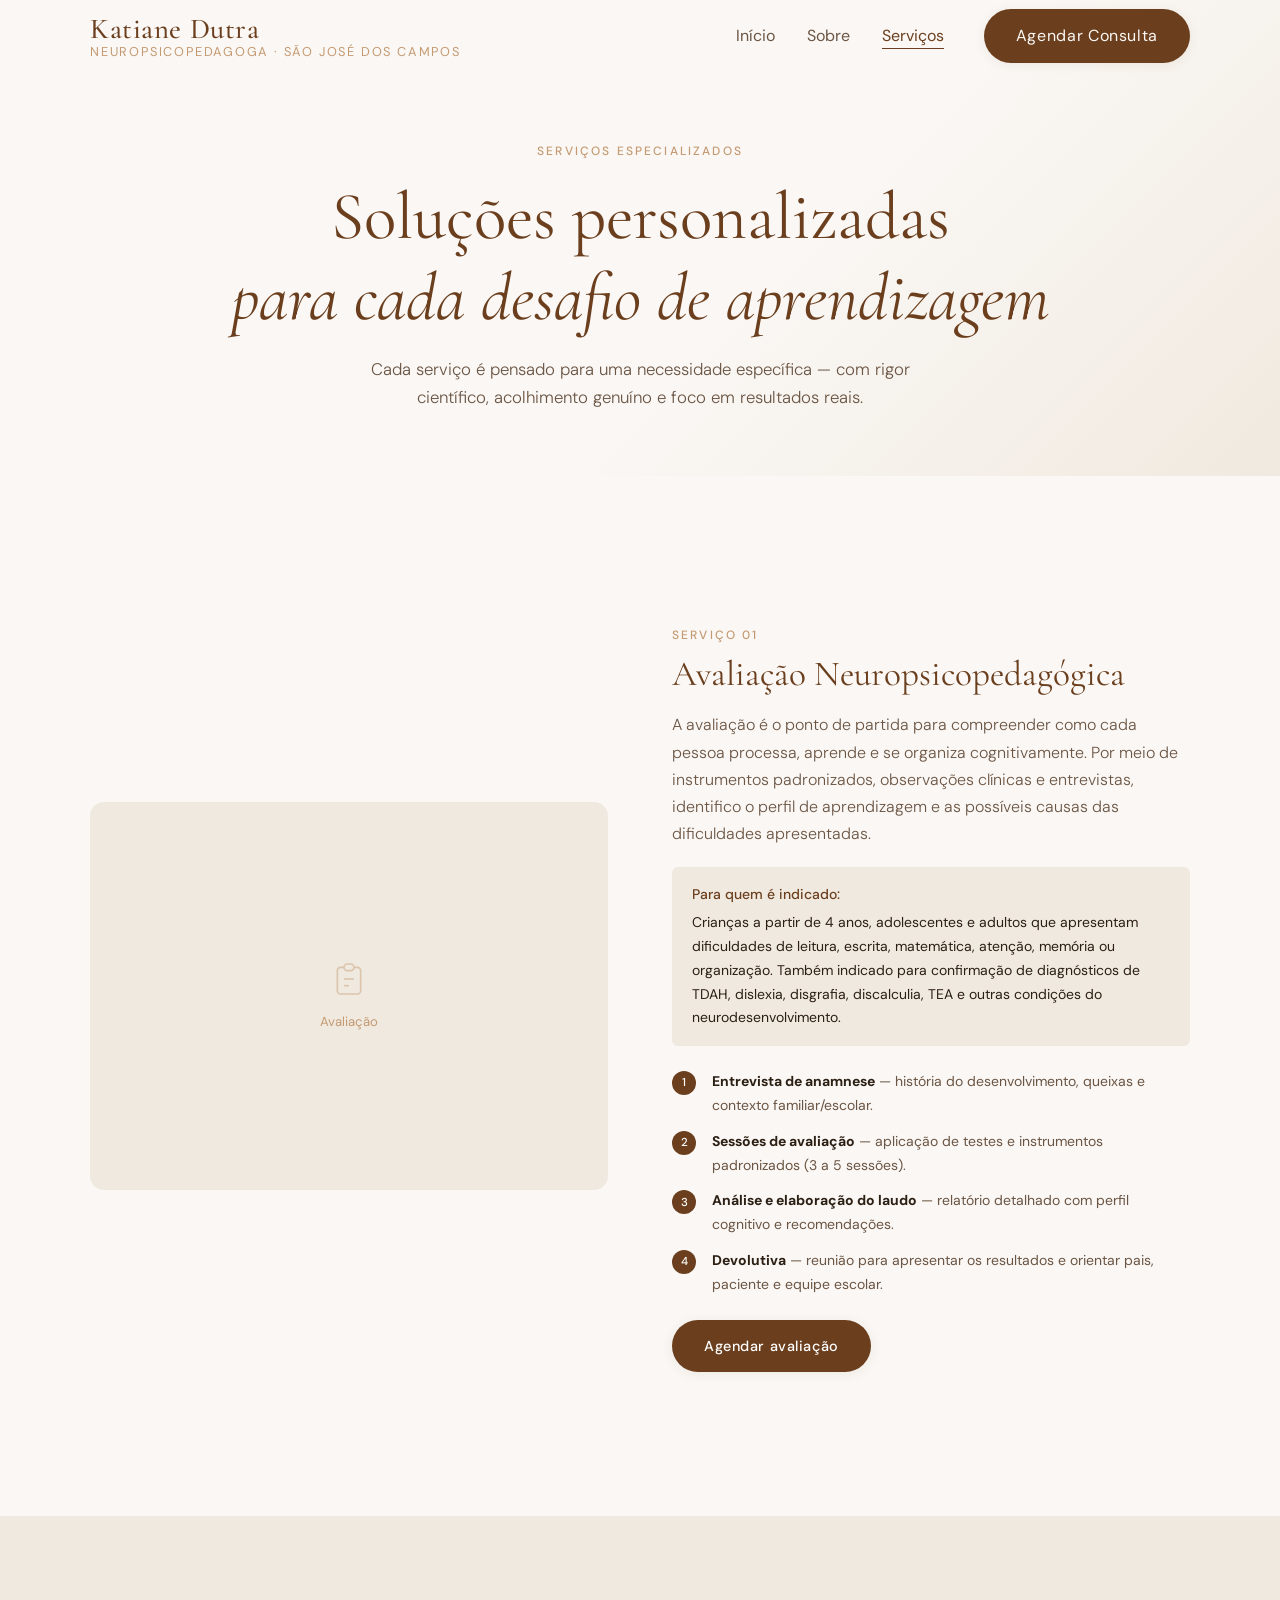
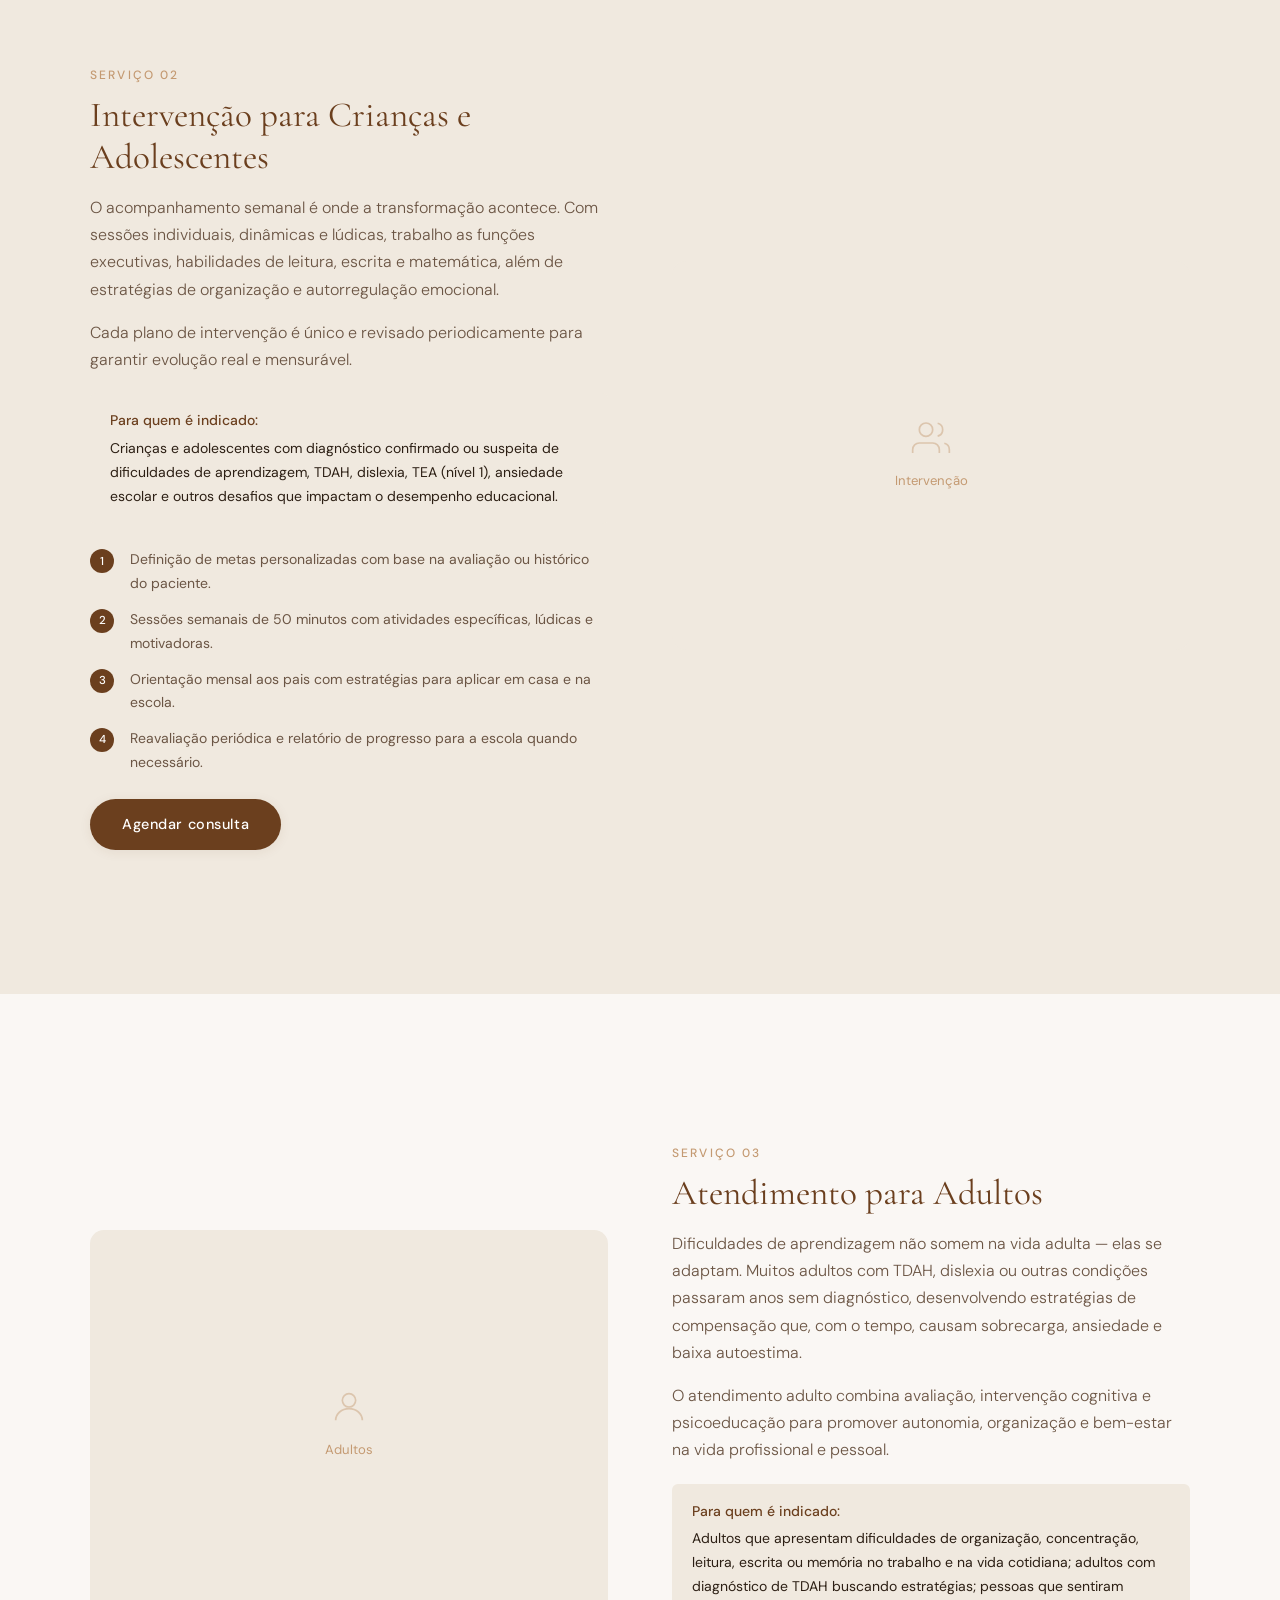
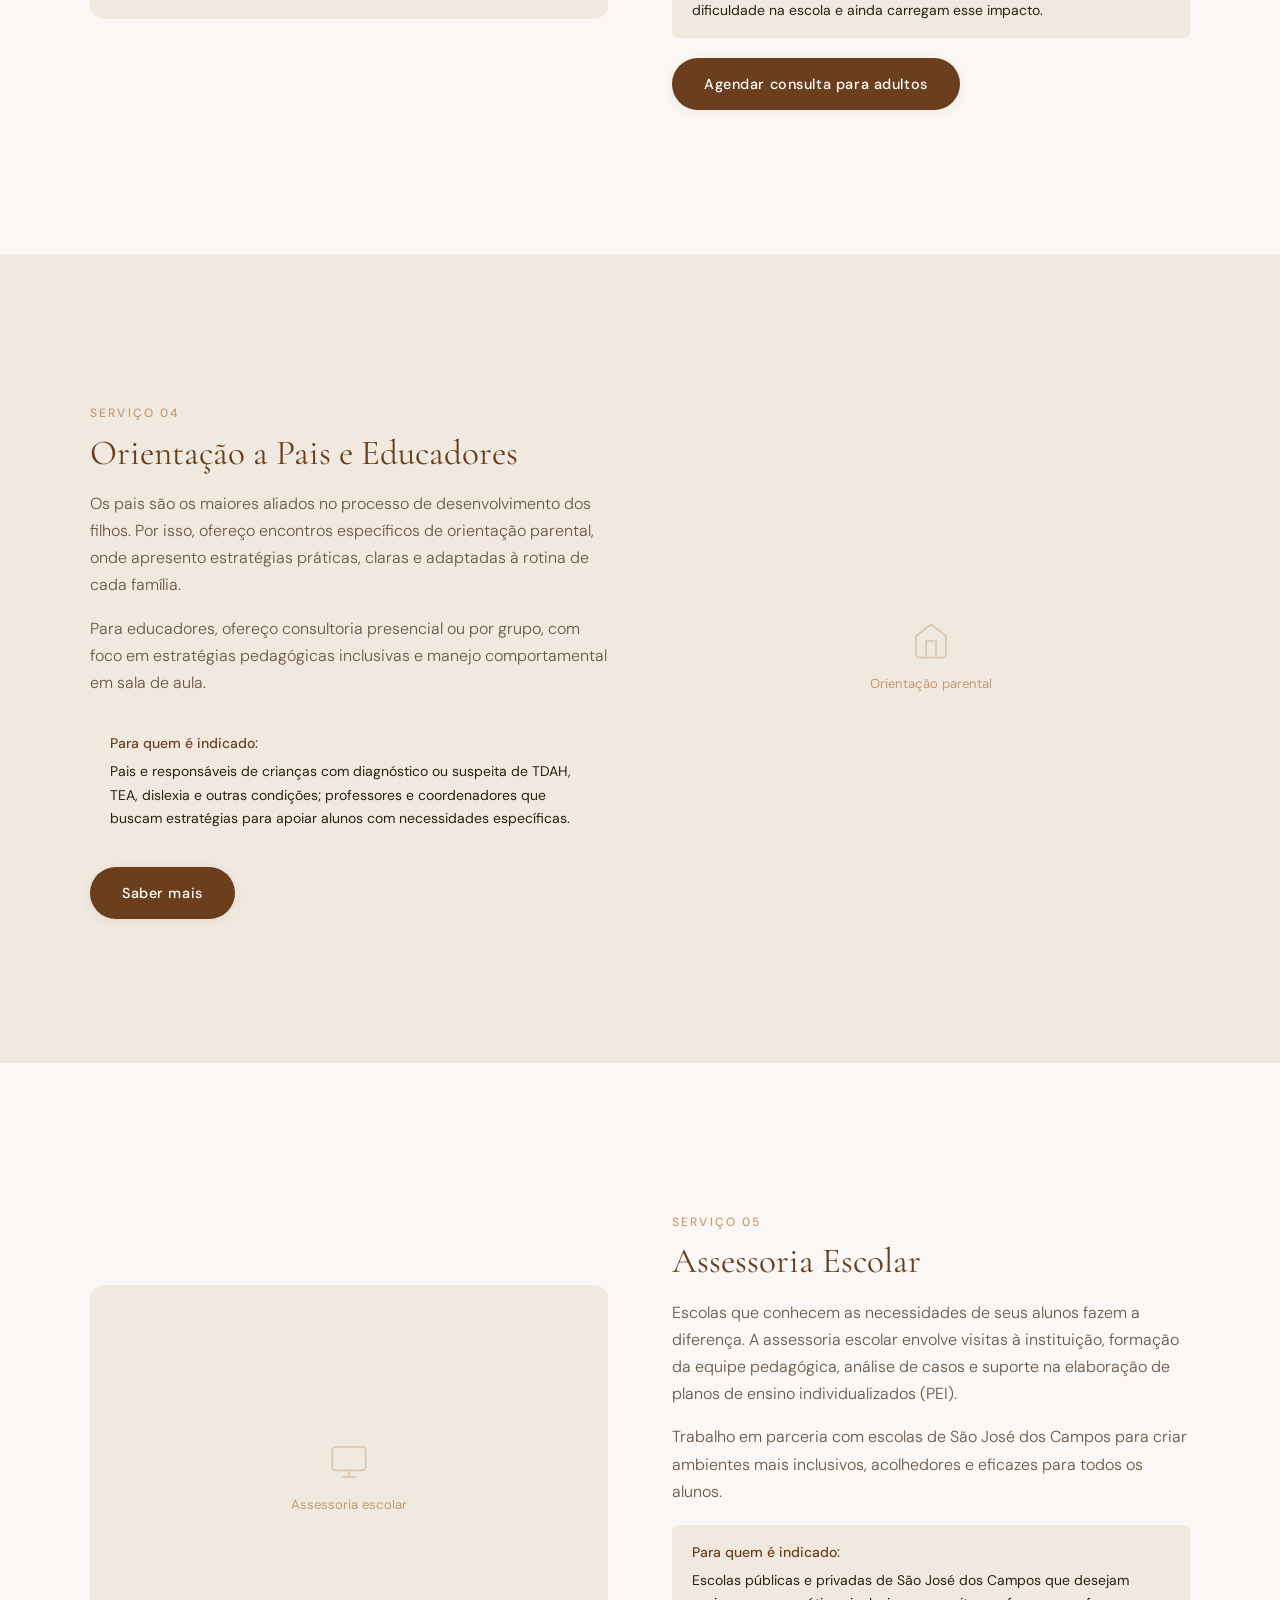
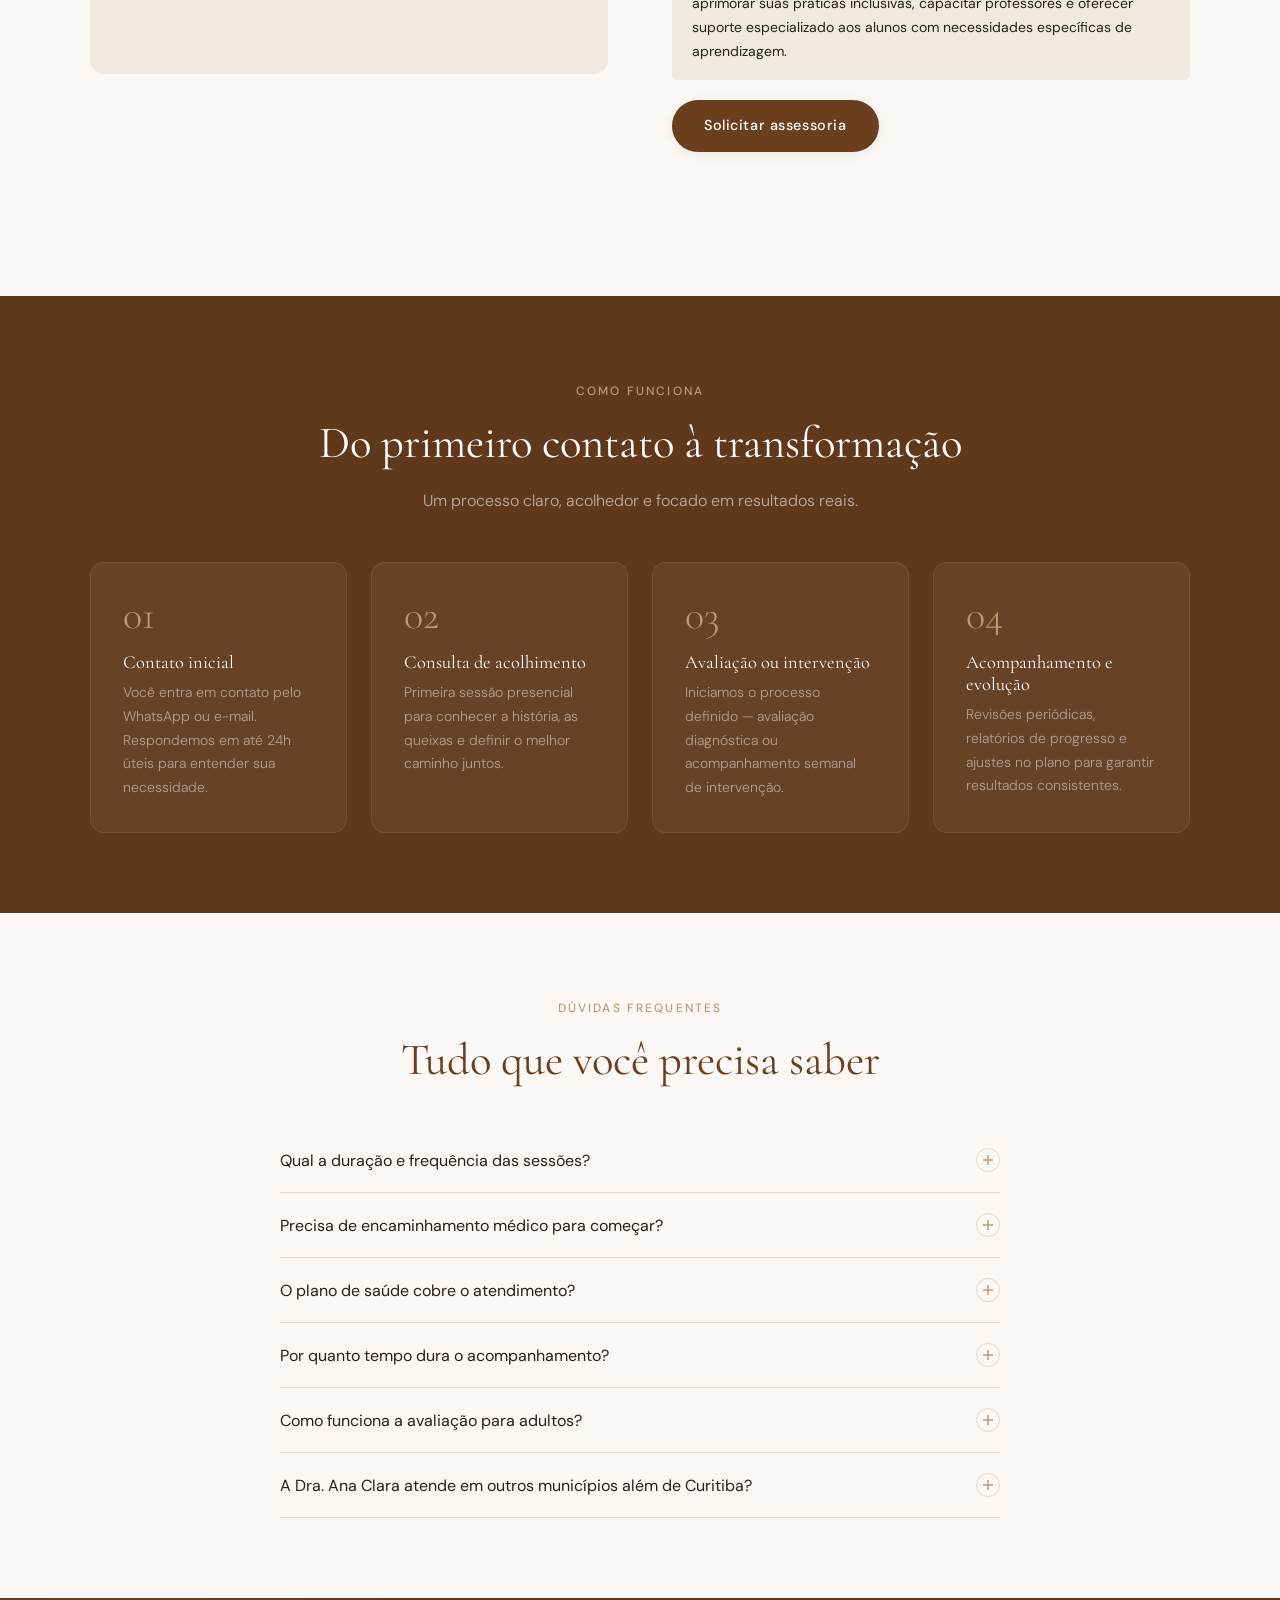
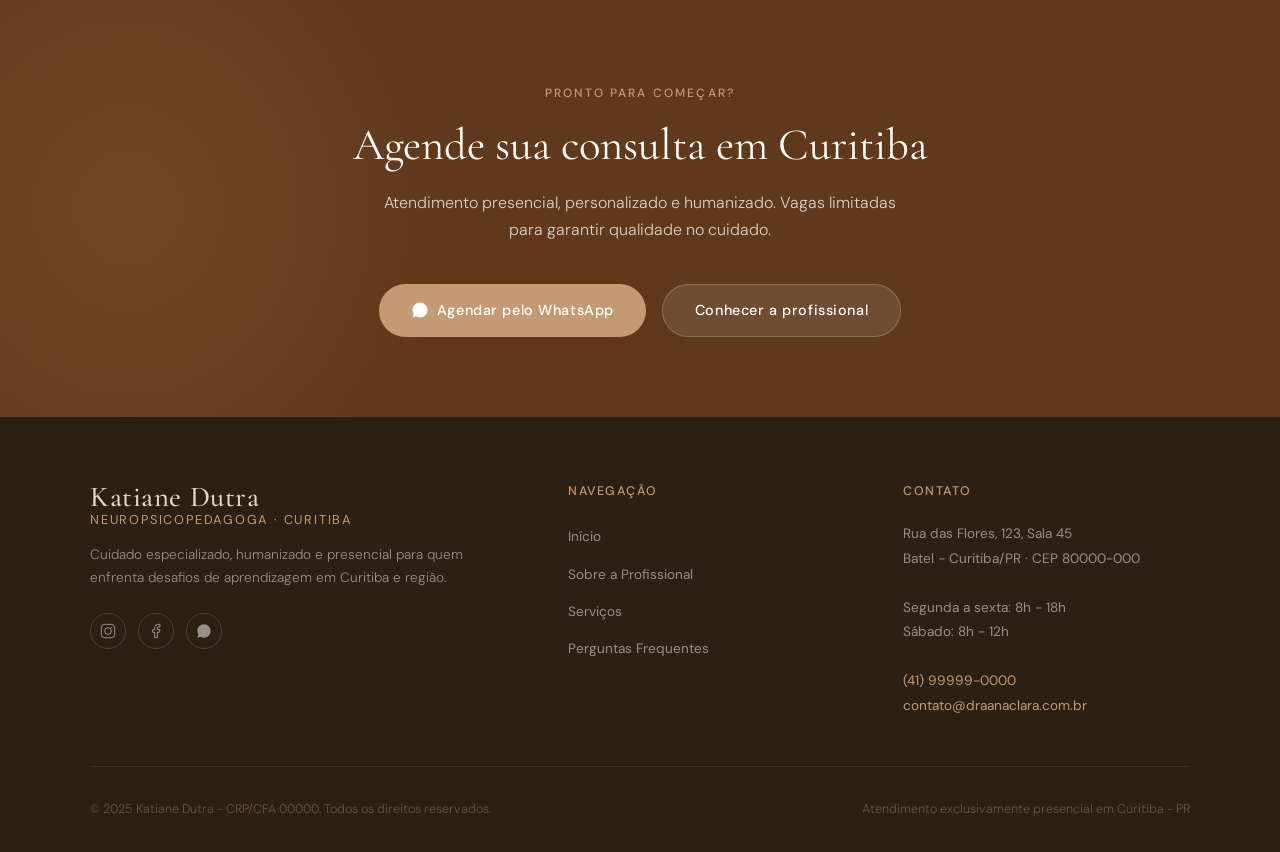
==== servicos.html @ 69adfb3d "Primeiro commit" ====
<!doctype html>
<html lang="pt-BR">
  <head>
    <meta charset="UTF-8" />
    <meta name="viewport" content="width=device-width, initial-scale=1.0" />
    <title>
      Serviços | Katiane Dutra - Neuropsicopedagoga em São José dos Campos
    </title>
    <meta
      name="description"
      content="Conheça os serviços neuropsicopedagógicos oferecidos pela Katiane Dutra em São José dos Campos: avaliação, intervenção para crianças, adolescentes e adultos, orientação a pais e assessoria escolar."
    />
    <meta name="robots" content="index, follow" />
    <link rel="canonical" href="https://www.draanaclara.com.br/servicos.html" />
    <link rel="stylesheet" href="style.css" />
  </head>
  <body>
    <!-- ── HEADER ─────────────────────────────────────────── -->
    <header class="header" role="banner">
      <div class="container">
        <div class="header-inner">
          <a href="index.html" class="logo" aria-label="Ir para página inicial">
            <span class="logo-name">Katiane Dutra</span>
            <span class="logo-title"
              >Neuropsicopedagoga · São José dos Campos</span
            >
          </a>
          <nav aria-label="Navegação principal">
            <button
              class="menu-toggle"
              aria-expanded="false"
              aria-controls="nav-menu"
              aria-label="Abrir menu de navegação"
            >
              <span aria-hidden="true"></span>
              <span aria-hidden="true"></span>
              <span aria-hidden="true"></span>
            </button>
            <ul class="nav-links" id="nav-menu" role="list">
              <li><a href="index.html">Início</a></li>
              <li><a href="sobre.html">Sobre</a></li>
              <li><a href="servicos.html">Serviços</a></li>
              <li>
                <a
                  href="https://wa.me/5541999990000?text=Ol%C3%A1%2C%20gostaria%20de%20agendar%20uma%20consulta"
                  class="btn btn-primary nav-cta"
                  target="_blank"
                  rel="noopener noreferrer"
                >
                  Agendar Consulta
                </a>
              </li>
            </ul>
          </nav>
        </div>
      </div>
    </header>

    <main id="conteudo-principal">
      <!-- Page Hero -->
      <section class="page-hero" aria-labelledby="servicos-titulo-page">
        <div class="container">
          <span class="section-label">Serviços especializados</span>
          <h1 id="servicos-titulo-page">
            Soluções personalizadas<br /><em
              >para cada desafio de aprendizagem</em
            >
          </h1>
          <p>
            Cada serviço é pensado para uma necessidade específica — com rigor
            científico, acolhimento genuíno e foco em resultados reais.
          </p>
        </div>
      </section>

      <!-- Serviço 1: Avaliação -->
      <section class="section" aria-labelledby="avaliacao-titulo">
        <div class="container">
          <div class="servico-detalhe">
            <div class="servico-img reveal">
              <div
                class="img-placeholder"
                role="img"
                aria-label="Avaliação neuropsicopedagógica em São José dos Campos"
              >
                <svg
                  viewBox="0 0 24 24"
                  fill="none"
                  stroke="currentColor"
                  stroke-width="1"
                  aria-hidden="true"
                >
                  <path
                    d="M9 5H7a2 2 0 00-2 2v12a2 2 0 002 2h10a2 2 0 002-2V7a2 2 0 00-2-2h-2"
                  />
                  <rect x="9" y="3" width="6" height="4" rx="2" />
                  <line x1="9" y1="12" x2="15" y2="12" />
                  <line x1="9" y1="16" x2="12" y2="16" />
                </svg>
                <span>Avaliação</span>
              </div>
            </div>

            <div class="servico-content">
              <span class="section-label reveal">Serviço 01</span>
              <h2 id="avaliacao-titulo" class="reveal">
                Avaliação Neuropsicopedagógica
              </h2>
              <p class="reveal">
                A avaliação é o ponto de partida para compreender como cada
                pessoa processa, aprende e se organiza cognitivamente. Por meio
                de instrumentos padronizados, observações clínicas e
                entrevistas, identifico o perfil de aprendizagem e as possíveis
                causas das dificuldades apresentadas.
              </p>

              <div
                class="publico-alvo reveal"
                aria-label="Para quem é indicado"
              >
                <strong>Para quem é indicado:</strong>
                Crianças a partir de 4 anos, adolescentes e adultos que
                apresentam dificuldades de leitura, escrita, matemática,
                atenção, memória ou organização. Também indicado para
                confirmação de diagnósticos de TDAH, dislexia, disgrafia,
                discalculia, TEA e outras condições do neurodesenvolvimento.
              </div>

              <div
                class="process-steps reveal"
                aria-label="Como funciona o processo"
              >
                <div class="process-step">
                  <span class="step-num-badge" aria-hidden="true">1</span>
                  <span
                    ><strong style="color: var(--text)"
                      >Entrevista de anamnese</strong
                    >
                    — história do desenvolvimento, queixas e contexto
                    familiar/escolar.</span
                  >
                </div>
                <div class="process-step">
                  <span class="step-num-badge" aria-hidden="true">2</span>
                  <span
                    ><strong style="color: var(--text)"
                      >Sessões de avaliação</strong
                    >
                    — aplicação de testes e instrumentos padronizados (3 a 5
                    sessões).</span
                  >
                </div>
                <div class="process-step">
                  <span class="step-num-badge" aria-hidden="true">3</span>
                  <span
                    ><strong style="color: var(--text)"
                      >Análise e elaboração do laudo</strong
                    >
                    — relatório detalhado com perfil cognitivo e
                    recomendações.</span
                  >
                </div>
                <div class="process-step">
                  <span class="step-num-badge" aria-hidden="true">4</span>
                  <span
                    ><strong style="color: var(--text)">Devolutiva</strong> —
                    reunião para apresentar os resultados e orientar pais,
                    paciente e equipe escolar.</span
                  >
                </div>
              </div>

              <a
                href="https://wa.me/5541999990000?text=Ol%C3%A1%2C%20tenho%20interesse%20em%20agendar%20uma%20Avalia%C3%A7%C3%A3o%20Neuropsicopedag%C3%B3gica"
                class="btn btn-primary reveal"
                target="_blank"
                rel="noopener noreferrer"
              >
                Agendar avaliação
              </a>
            </div>
          </div>
        </div>
      </section>

      <!-- Serviço 2: Intervenção -->
      <section
        class="section"
        style="background: var(--bg-warm)"
        aria-labelledby="intervencao-titulo"
      >
        <div class="container">
          <div class="servico-detalhe reverse">
            <div class="servico-content">
              <span class="section-label reveal">Serviço 02</span>
              <h2 id="intervencao-titulo" class="reveal">
                Intervenção para Crianças e Adolescentes
              </h2>
              <p class="reveal">
                O acompanhamento semanal é onde a transformação acontece. Com
                sessões individuais, dinâmicas e lúdicas, trabalho as funções
                executivas, habilidades de leitura, escrita e matemática, além
                de estratégias de organização e autorregulação emocional.
              </p>
              <p class="reveal">
                Cada plano de intervenção é único e revisado periodicamente para
                garantir evolução real e mensurável.
              </p>

              <div class="publico-alvo reveal">
                <strong>Para quem é indicado:</strong>
                Crianças e adolescentes com diagnóstico confirmado ou suspeita
                de dificuldades de aprendizagem, TDAH, dislexia, TEA (nível 1),
                ansiedade escolar e outros desafios que impactam o desempenho
                educacional.
              </div>

              <div class="process-steps reveal">
                <div class="process-step">
                  <span class="step-num-badge" aria-hidden="true">1</span>
                  <span
                    >Definição de metas personalizadas com base na avaliação ou
                    histórico do paciente.</span
                  >
                </div>
                <div class="process-step">
                  <span class="step-num-badge" aria-hidden="true">2</span>
                  <span
                    >Sessões semanais de 50 minutos com atividades específicas,
                    lúdicas e motivadoras.</span
                  >
                </div>
                <div class="process-step">
                  <span class="step-num-badge" aria-hidden="true">3</span>
                  <span
                    >Orientação mensal aos pais com estratégias para aplicar em
                    casa e na escola.</span
                  >
                </div>
                <div class="process-step">
                  <span class="step-num-badge" aria-hidden="true">4</span>
                  <span
                    >Reavaliação periódica e relatório de progresso para a
                    escola quando necessário.</span
                  >
                </div>
              </div>

              <a
                href="https://wa.me/5541999990000?text=Ol%C3%A1%2C%20tenho%20interesse%20em%20interven%C3%A7%C3%A3o%20para%20crian%C3%A7as%20e%20adolescentes"
                class="btn btn-primary reveal"
                target="_blank"
                rel="noopener noreferrer"
              >
                Agendar consulta
              </a>
            </div>

            <div class="servico-img reveal">
              <div
                class="img-placeholder"
                role="img"
                aria-label="Sessão de intervenção neuropsicopedagógica com criança"
              >
                <svg
                  viewBox="0 0 24 24"
                  fill="none"
                  stroke="currentColor"
                  stroke-width="1"
                  aria-hidden="true"
                >
                  <path d="M17 21v-2a4 4 0 00-4-4H5a4 4 0 00-4 4v2" />
                  <circle cx="9" cy="7" r="4" />
                  <path d="M23 21v-2a4 4 0 00-3-3.87" />
                  <path d="M16 3.13a4 4 0 010 7.75" />
                </svg>
                <span>Intervenção</span>
              </div>
            </div>
          </div>
        </div>
      </section>

      <!-- Serviço 3: Adultos -->
      <section class="section" aria-labelledby="adultos-titulo">
        <div class="container">
          <div class="servico-detalhe">
            <div class="servico-img reveal">
              <div
                class="img-placeholder"
                role="img"
                aria-label="Atendimento neuropsicopedagógico para adultos em São José dos Campos"
              >
                <svg
                  viewBox="0 0 24 24"
                  fill="none"
                  stroke="currentColor"
                  stroke-width="1"
                  aria-hidden="true"
                >
                  <circle cx="12" cy="8" r="4" />
                  <path d="M4 20c0-4 3.6-7 8-7s8 3 8 7" />
                </svg>
                <span>Adultos</span>
              </div>
            </div>

            <div class="servico-content">
              <span class="section-label reveal">Serviço 03</span>
              <h2 id="adultos-titulo" class="reveal">
                Atendimento para Adultos
              </h2>
              <p class="reveal">
                Dificuldades de aprendizagem não somem na vida adulta — elas se
                adaptam. Muitos adultos com TDAH, dislexia ou outras condições
                passaram anos sem diagnóstico, desenvolvendo estratégias de
                compensação que, com o tempo, causam sobrecarga, ansiedade e
                baixa autoestima.
              </p>
              <p class="reveal">
                O atendimento adulto combina avaliação, intervenção cognitiva e
                psicoeducação para promover autonomia, organização e bem-estar
                na vida profissional e pessoal.
              </p>

              <div class="publico-alvo reveal">
                <strong>Para quem é indicado:</strong>
                Adultos que apresentam dificuldades de organização,
                concentração, leitura, escrita ou memória no trabalho e na vida
                cotidiana; adultos com diagnóstico de TDAH buscando estratégias;
                pessoas que sentiram dificuldade na escola e ainda carregam esse
                impacto.
              </div>

              <a
                href="https://wa.me/5541999990000?text=Ol%C3%A1%2C%20tenho%20interesse%20no%20atendimento%20para%20adultos"
                class="btn btn-primary reveal"
                target="_blank"
                rel="noopener noreferrer"
              >
                Agendar consulta para adultos
              </a>
            </div>
          </div>
        </div>
      </section>

      <!-- Serviço 4: Orientação a Pais -->
      <section
        class="section"
        style="background: var(--bg-warm)"
        aria-labelledby="orientacao-titulo"
      >
        <div class="container">
          <div class="servico-detalhe reverse">
            <div class="servico-content">
              <span class="section-label reveal">Serviço 04</span>
              <h2 id="orientacao-titulo" class="reveal">
                Orientação a Pais e Educadores
              </h2>
              <p class="reveal">
                Os pais são os maiores aliados no processo de desenvolvimento
                dos filhos. Por isso, ofereço encontros específicos de
                orientação parental, onde apresento estratégias práticas, claras
                e adaptadas à rotina de cada família.
              </p>
              <p class="reveal">
                Para educadores, ofereço consultoria presencial ou por grupo,
                com foco em estratégias pedagógicas inclusivas e manejo
                comportamental em sala de aula.
              </p>

              <div class="publico-alvo reveal">
                <strong>Para quem é indicado:</strong>
                Pais e responsáveis de crianças com diagnóstico ou suspeita de
                TDAH, TEA, dislexia e outras condições; professores e
                coordenadores que buscam estratégias para apoiar alunos com
                necessidades específicas.
              </div>

              <a
                href="https://wa.me/5541999990000?text=Ol%C3%A1%2C%20tenho%20interesse%20na%20orienta%C3%A7%C3%A3o%20a%20pais%20e%20educadores"
                class="btn btn-primary reveal"
                target="_blank"
                rel="noopener noreferrer"
              >
                Saber mais
              </a>
            </div>

            <div class="servico-img reveal">
              <div
                class="img-placeholder"
                role="img"
                aria-label="Orientação a pais em São José dos Campos"
              >
                <svg
                  viewBox="0 0 24 24"
                  fill="none"
                  stroke="currentColor"
                  stroke-width="1"
                  aria-hidden="true"
                >
                  <path d="M3 9l9-7 9 7v11a2 2 0 01-2 2H5a2 2 0 01-2-2z" />
                  <polyline points="9,22 9,12 15,12 15,22" />
                </svg>
                <span>Orientação parental</span>
              </div>
            </div>
          </div>
        </div>
      </section>

      <!-- Serviço 5: Assessoria Escolar -->
      <section class="section" aria-labelledby="assessoria-titulo">
        <div class="container">
          <div class="servico-detalhe">
            <div class="servico-img reveal">
              <div
                class="img-placeholder"
                role="img"
                aria-label="Assessoria escolar neuropsicopedagógica em São José dos Campos"
              >
                <svg
                  viewBox="0 0 24 24"
                  fill="none"
                  stroke="currentColor"
                  stroke-width="1"
                  aria-hidden="true"
                >
                  <rect x="2" y="3" width="20" height="14" rx="2" />
                  <line x1="8" y1="21" x2="16" y2="21" />
                  <line x1="12" y1="17" x2="12" y2="21" />
                </svg>
                <span>Assessoria escolar</span>
              </div>
            </div>

            <div class="servico-content">
              <span class="section-label reveal">Serviço 05</span>
              <h2 id="assessoria-titulo" class="reveal">Assessoria Escolar</h2>
              <p class="reveal">
                Escolas que conhecem as necessidades de seus alunos fazem a
                diferença. A assessoria escolar envolve visitas à instituição,
                formação da equipe pedagógica, análise de casos e suporte na
                elaboração de planos de ensino individualizados (PEI).
              </p>
              <p class="reveal">
                Trabalho em parceria com escolas de São José dos Campos para
                criar ambientes mais inclusivos, acolhedores e eficazes para
                todos os alunos.
              </p>

              <div class="publico-alvo reveal">
                <strong>Para quem é indicado:</strong>
                Escolas públicas e privadas de São José dos Campos que desejam
                aprimorar suas práticas inclusivas, capacitar professores e
                oferecer suporte especializado aos alunos com necessidades
                específicas de aprendizagem.
              </div>

              <a
                href="https://wa.me/5541999990000?text=Ol%C3%A1%2C%20tenho%20interesse%20na%20assessoria%20escolar"
                class="btn btn-primary reveal"
                target="_blank"
                rel="noopener noreferrer"
              >
                Solicitar assessoria
              </a>
            </div>
          </div>
        </div>
      </section>

      <!-- Processo geral -->
      <section
        class="section"
        style="background: var(--bg-dark)"
        aria-labelledby="processo-titulo"
      >
        <div class="container">
          <div class="text-center">
            <span class="section-label" style="color: var(--brown-light)"
              >Como funciona</span
            >
            <h2 id="processo-titulo" style="color: var(--white)" class="reveal">
              Do primeiro contato à transformação
            </h2>
            <p
              class="reveal"
              style="
                max-width: 520px;
                margin: 1rem auto 0;
                color: rgba(255, 255, 255, 0.6);
              "
            >
              Um processo claro, acolhedor e focado em resultados reais.
            </p>
          </div>

          <div class="pilares-grid mt-3">
            <div class="pilar-card reveal">
              <div class="pilar-num" aria-hidden="true">01</div>
              <h4>Contato inicial</h4>
              <p>
                Você entra em contato pelo WhatsApp ou e-mail. Respondemos em
                até 24h úteis para entender sua necessidade.
              </p>
            </div>
            <div class="pilar-card reveal">
              <div class="pilar-num" aria-hidden="true">02</div>
              <h4>Consulta de acolhimento</h4>
              <p>
                Primeira sessão presencial para conhecer a história, as queixas
                e definir o melhor caminho juntos.
              </p>
            </div>
            <div class="pilar-card reveal">
              <div class="pilar-num" aria-hidden="true">03</div>
              <h4>Avaliação ou intervenção</h4>
              <p>
                Iniciamos o processo definido — avaliação diagnóstica ou
                acompanhamento semanal de intervenção.
              </p>
            </div>
            <div class="pilar-card reveal">
              <div class="pilar-num" aria-hidden="true">04</div>
              <h4>Acompanhamento e evolução</h4>
              <p>
                Revisões periódicas, relatórios de progresso e ajustes no plano
                para garantir resultados consistentes.
              </p>
            </div>
          </div>
        </div>
      </section>

      <!-- FAQ -->
      <section class="section" id="faq" aria-labelledby="faq-servicos-titulo">
        <div class="container" style="max-width: 720px">
          <div class="text-center">
            <span class="section-label reveal">Dúvidas frequentes</span>
            <h2 id="faq-servicos-titulo" class="reveal">
              Tudo que você precisa saber
            </h2>
          </div>

          <div class="faq-list reveal" role="list">
            <div class="faq-item">
              <button
                class="faq-question"
                aria-expanded="false"
                aria-controls="sfaq-1"
              >
                Qual a duração e frequência das sessões?
                <span class="faq-icon" aria-hidden="true"
                  ><svg
                    width="12"
                    height="12"
                    viewBox="0 0 12 12"
                    fill="none"
                    stroke="currentColor"
                    stroke-width="1.5"
                  >
                    <line x1="6" y1="1" x2="6" y2="11" />
                    <line x1="1" y1="6" x2="11" y2="6" /></svg
                ></span>
              </button>
              <div class="faq-answer" id="sfaq-1" role="region">
                <p>
                  As sessões de intervenção têm duração de 50 minutos e
                  frequência semanal. As sessões de avaliação têm duração de 60
                  a 90 minutos e ocorrem com a frequência necessária para
                  concluir o processo (geralmente 3 a 5 encontros).
                </p>
              </div>
            </div>

            <div class="faq-item">
              <button
                class="faq-question"
                aria-expanded="false"
                aria-controls="sfaq-2"
              >
                Precisa de encaminhamento médico para começar?
                <span class="faq-icon" aria-hidden="true"
                  ><svg
                    width="12"
                    height="12"
                    viewBox="0 0 12 12"
                    fill="none"
                    stroke="currentColor"
                    stroke-width="1.5"
                  >
                    <line x1="6" y1="1" x2="6" y2="11" />
                    <line x1="1" y1="6" x2="11" y2="6" /></svg
                ></span>
              </button>
              <div class="faq-answer" id="sfaq-2" role="region">
                <p>
                  Não. Você pode entrar em contato diretamente, sem necessidade
                  de encaminhamento. A neuropsicopedagogia é uma área de atuação
                  autônoma, que complementa — mas não exige — o trabalho médico.
                  Quando necessário, indico e me articulo com outros
                  profissionais.
                </p>
              </div>
            </div>

            <div class="faq-item">
              <button
                class="faq-question"
                aria-expanded="false"
                aria-controls="sfaq-3"
              >
                O plano de saúde cobre o atendimento?
                <span class="faq-icon" aria-hidden="true"
                  ><svg
                    width="12"
                    height="12"
                    viewBox="0 0 12 12"
                    fill="none"
                    stroke="currentColor"
                    stroke-width="1.5"
                  >
                    <line x1="6" y1="1" x2="6" y2="11" />
                    <line x1="1" y1="6" x2="11" y2="6" /></svg
                ></span>
              </button>
              <div class="faq-answer" id="sfaq-3" role="region">
                <p>
                  O atendimento neuropsicopedagógico ainda não é coberto pela
                  maioria dos planos de saúde no Brasil. O pagamento é
                  particular. Ofereço recibo que pode ser usado para reembolso
                  se seu plano contemplar esta possibilidade. Consulte sua
                  operadora.
                </p>
              </div>
            </div>

            <div class="faq-item">
              <button
                class="faq-question"
                aria-expanded="false"
                aria-controls="sfaq-4"
              >
                Por quanto tempo dura o acompanhamento?
                <span class="faq-icon" aria-hidden="true"
                  ><svg
                    width="12"
                    height="12"
                    viewBox="0 0 12 12"
                    fill="none"
                    stroke="currentColor"
                    stroke-width="1.5"
                  >
                    <line x1="6" y1="1" x2="6" y2="11" />
                    <line x1="1" y1="6" x2="11" y2="6" /></svg
                ></span>
              </button>
              <div class="faq-answer" id="sfaq-4" role="region">
                <p>
                  Depende das necessidades de cada paciente. Em geral, um
                  processo de intervenção dura entre 6 meses e 2 anos. Fazemos
                  reavaliações periódicas e você decide, junto comigo, quando os
                  objetivos foram alcançados e quando é o momento de encerrar ou
                  pausar.
                </p>
              </div>
            </div>

            <div class="faq-item">
              <button
                class="faq-question"
                aria-expanded="false"
                aria-controls="sfaq-5"
              >
                Como funciona a avaliação para adultos?
                <span class="faq-icon" aria-hidden="true"
                  ><svg
                    width="12"
                    height="12"
                    viewBox="0 0 12 12"
                    fill="none"
                    stroke="currentColor"
                    stroke-width="1.5"
                  >
                    <line x1="6" y1="1" x2="6" y2="11" />
                    <line x1="1" y1="6" x2="11" y2="6" /></svg
                ></span>
              </button>
              <div class="faq-answer" id="sfaq-5" role="region">
                <p>
                  A avaliação para adultos segue o mesmo rigor, com instrumentos
                  adaptados para a faixa etária. Além dos testes cognitivos,
                  incluímos uma entrevista aprofundada sobre história escolar,
                  profissional e pessoal, além de questionários de autorrelato.
                  O laudo gerado é válido para fins clínicos e, quando
                  necessário, para suporte em ambientes de trabalho e educação
                  superior.
                </p>
              </div>
            </div>

            <div class="faq-item">
              <button
                class="faq-question"
                aria-expanded="false"
                aria-controls="sfaq-6"
              >
                A Dra. Ana Clara atende em outros municípios além de Curitiba?
                <span class="faq-icon" aria-hidden="true"
                  ><svg
                    width="12"
                    height="12"
                    viewBox="0 0 12 12"
                    fill="none"
                    stroke="currentColor"
                    stroke-width="1.5"
                  >
                    <line x1="6" y1="1" x2="6" y2="11" />
                    <line x1="1" y1="6" x2="11" y2="6" /></svg
                ></span>
              </button>
              <div class="faq-answer" id="sfaq-6" role="region">
                <p>
                  O atendimento é exclusivamente presencial em Curitiba.
                  Famílias de municípios próximos como São José dos Pinhais,
                  Pinhais, Colombo e Araucária podem ser atendidas sem
                  problemas, desde que se desloquem ao consultório. Não
                  realizamos atendimentos remotos.
                </p>
              </div>
            </div>
          </div>
        </div>
      </section>

      <!-- CTA final -->
      <section class="cta-banner" aria-labelledby="cta-servicos-titulo">
        <div class="container" style="position: relative; z-index: 1">
          <span class="section-label">Pronto para começar?</span>
          <h2 id="cta-servicos-titulo">Agende sua consulta em Curitiba</h2>
          <p>
            Atendimento presencial, personalizado e humanizado. Vagas limitadas
            para garantir qualidade no cuidado.
          </p>
          <div class="btn-actions">
            <a
              href="https://wa.me/5541999990000?text=Ol%C3%A1%2C%20gostaria%20de%20agendar%20uma%20consulta"
              class="btn btn-primary"
              target="_blank"
              rel="noopener noreferrer"
              style="background: var(--brown-light)"
            >
              <svg
                viewBox="0 0 24 24"
                fill="currentColor"
                aria-hidden="true"
                style="width: 18px; height: 18px"
              >
                <path
                  d="M17.472 14.382c-.297-.149-1.758-.867-2.03-.967-.273-.099-.471-.148-.67.15-.197.297-.767.966-.94 1.164-.173.199-.347.223-.644.075-.297-.15-1.255-.463-2.39-1.475-.883-.788-1.48-1.761-1.653-2.059-.173-.297-.018-.458.13-.606.134-.133.298-.347.446-.52.149-.174.198-.298.298-.497.099-.198.05-.371-.025-.52-.075-.149-.669-1.612-.916-2.207-.242-.579-.487-.5-.669-.51-.173-.008-.371-.01-.57-.01-.198 0-.52.074-.792.372-.272.297-1.04 1.016-1.04 2.479 0 1.462 1.065 2.875 1.213 3.074.149.198 2.096 3.2 5.077 4.487.709.306 1.262.489 1.694.625.712.227 1.36.195 1.871.118.571-.085 1.758-.719 2.006-1.413.248-.694.248-1.289.173-1.413-.074-.124-.272-.198-.57-.347zM11.999 2C6.477 2 2 6.477 2 12c0 1.989.574 3.842 1.566 5.408L2 22l4.715-1.538A9.952 9.952 0 0012 22c5.523 0 10-4.477 10-10S17.523 2 11.999 2z"
                />
              </svg>
              Agendar pelo WhatsApp
            </a>
            <a
              href="sobre.html"
              class="btn"
              style="
                background: rgba(255, 255, 255, 0.1);
                color: var(--white);
                border: 1px solid rgba(255, 255, 255, 0.2);
              "
            >
              Conhecer a profissional
            </a>
          </div>
        </div>
      </section>
    </main>

    <!-- ── FOOTER ──────────────────────────────────────────── -->
    <footer class="footer" role="contentinfo">
      <div class="container">
        <div class="footer-grid">
          <div class="footer-brand">
            <a href="index.html" class="logo" aria-label="Página inicial">
              <span class="logo-name">Katiane Dutra</span>
              <span class="logo-title">Neuropsicopedagoga · Curitiba</span>
            </a>
            <p>
              Cuidado especializado, humanizado e presencial para quem enfrenta
              desafios de aprendizagem em Curitiba e região.
            </p>
            <div class="footer-social" aria-label="Redes sociais">
              <a href="#" aria-label="Instagram"
                ><svg
                  viewBox="0 0 24 24"
                  fill="none"
                  stroke="currentColor"
                  stroke-width="1.5"
                  aria-hidden="true"
                >
                  <rect x="2" y="2" width="20" height="20" rx="5" />
                  <circle cx="12" cy="12" r="5" />
                  <circle
                    cx="17.5"
                    cy="6.5"
                    r="1"
                    fill="currentColor"
                    stroke="none"
                  /></svg
              ></a>
              <a href="#" aria-label="Facebook"
                ><svg
                  viewBox="0 0 24 24"
                  fill="none"
                  stroke="currentColor"
                  stroke-width="1.5"
                  aria-hidden="true"
                >
                  <path
                    d="M18 2h-3a5 5 0 00-5 5v3H7v4h3v8h4v-8h3l1-4h-4V7a1 1 0 011-1h3z"
                  /></svg
              ></a>
              <a
                href="https://wa.me/5541999990000"
                aria-label="WhatsApp"
                target="_blank"
                rel="noopener noreferrer"
                ><svg
                  viewBox="0 0 24 24"
                  fill="currentColor"
                  aria-hidden="true"
                >
                  <path
                    d="M17.472 14.382c-.297-.149-1.758-.867-2.03-.967-.273-.099-.471-.148-.67.15-.197.297-.767.966-.94 1.164-.173.199-.347.223-.644.075-.297-.15-1.255-.463-2.39-1.475-.883-.788-1.48-1.761-1.653-2.059-.173-.297-.018-.458.13-.606.134-.133.298-.347.446-.52.149-.174.198-.298.298-.497.099-.198.05-.371-.025-.52-.075-.149-.669-1.612-.916-2.207-.242-.579-.487-.5-.669-.51-.173-.008-.371-.01-.57-.01-.198 0-.52.074-.792.372-.272.297-1.04 1.016-1.04 2.479 0 1.462 1.065 2.875 1.213 3.074.149.198 2.096 3.2 5.077 4.487.709.306 1.262.489 1.694.625.712.227 1.36.195 1.871.118.571-.085 1.758-.719 2.006-1.413.248-.694.248-1.289.173-1.413-.074-.124-.272-.198-.57-.347zM11.999 2C6.477 2 2 6.477 2 12c0 1.989.574 3.842 1.566 5.408L2 22l4.715-1.538A9.952 9.952 0 0012 22c5.523 0 10-4.477 10-10S17.523 2 11.999 2z"
                  /></svg
              ></a>
            </div>
          </div>
          <div class="footer-col">
            <h5>Navegação</h5>
            <ul role="list">
              <li><a href="index.html">Início</a></li>
              <li><a href="sobre.html">Sobre a Profissional</a></li>
              <li><a href="servicos.html">Serviços</a></li>
              <li><a href="servicos.html#faq">Perguntas Frequentes</a></li>
            </ul>
          </div>
          <div class="footer-col">
            <h5>Contato</h5>
            <address>
              Rua das Flores, 123, Sala 45<br />
              Batel - Curitiba/PR · CEP 80000-000<br /><br />
              Segunda a sexta: 8h - 18h<br />
              Sábado: 8h - 12h<br /><br />
              <a href="tel:+5541999990000" style="color: var(--brown-light)"
                >(41) 99999-0000</a
              ><br />
              <a
                href="mailto:contato@draanaclara.com.br"
                style="color: var(--brown-light)"
                >contato@draanaclara.com.br</a
              >
            </address>
          </div>
        </div>
        <div class="footer-bottom">
          <p>
            © 2025 Katiane Dutra - CRP/CFA 00000. Todos os direitos reservados.
          </p>
          <p>Atendimento exclusivamente presencial em Curitiba - PR</p>
        </div>
      </div>
    </footer>

    <script src="script.js"></script>
  </body>
</html>
---- style.css ----
/* ============================================================
   NEUROPSICOPEDAGOGA — Design System
   Paleta: bege claro, bege quente, marrom, crème
   Tipografia: Cormorant Garamond (display) + DM Sans (corpo)
   ============================================================ */

@import url("https://fonts.googleapis.com/css2?family=Cormorant+Garamond:ital,wght@0,300;0,400;0,500;0,600;1,300;1,400&family=DM+Sans:wght@300;400;500;600&display=swap");

/* ── Tokens ─────────────────────────────────────────────── */
:root {
  --bg: #faf7f4;
  --bg-warm: #f0e9df;
  --bg-dark: #60381b;
  --brown: #6b3f1e;
  --brown-mid: #9a5e35;
  --brown-light: #c49a72;
  --cream: #e8d9c5;
  --text: #2c1f14;
  --text-mid: #6b5544;
  --text-light: #a08070;
  --white: #ffffff;

  --font-display: "Cormorant Garamond", Georgia, serif;
  --font-body: "DM Sans", sans-serif;

  --radius-sm: 6px;
  --radius-md: 14px;
  --radius-lg: 28px;
  --radius-full: 999px;

  --shadow-sm: 0 2px 12px rgba(107, 63, 30, 0.08);
  --shadow-md: 0 8px 32px rgba(107, 63, 30, 0.13);
  --shadow-lg: 0 20px 60px rgba(107, 63, 30, 0.16);

  --trans: all 0.3s cubic-bezier(0.4, 0, 0.2, 1);
  --header-h: 72px;
}

/* ── Reset ───────────────────────────────────────────────── */
*,
*::before,
*::after {
  box-sizing: border-box;
  margin: 0;
  padding: 0;
}
html {
  scroll-behavior: smooth;
  font-size: 16px;
}
body {
  font-family: var(--font-body);
  background: var(--bg);
  color: var(--text);
  line-height: 1.7;
  overflow-x: hidden;
  -webkit-font-smoothing: antialiased;
}
img {
  max-width: 100%;
  display: block;
}
a {
  color: inherit;
  text-decoration: none;
}
ul {
  list-style: none;
}
button {
  font-family: var(--font-body);
  cursor: pointer;
  border: none;
  background: none;
}

/* Reduced motion */
@media (prefers-reduced-motion: reduce) {
  *,
  *::before,
  *::after {
    animation-duration: 0.01ms !important;
    transition-duration: 0.01ms !important;
  }
}

/* ── Acessibilidade ──────────────────────────────────────── */
.sr-only {
  position: absolute;
  width: 1px;
  height: 1px;
  padding: 0;
  margin: -1px;
  overflow: hidden;
  clip: rect(0, 0, 0, 0);
  white-space: nowrap;
  border: 0;
}
:focus-visible {
  outline: 2px solid var(--brown);
  outline-offset: 3px;
  border-radius: var(--radius-sm);
}
*:focus:not(:focus-visible) {
  outline: none;
}

/* ── Tipografia ──────────────────────────────────────────── */
h1,
h2,
h3,
h4 {
  font-family: var(--font-display);
  font-weight: 400;
  line-height: 1.2;
  color: var(--brown);
}
h1 {
  font-size: clamp(2.4rem, 6vw, 4.2rem);
}
h2 {
  font-size: clamp(1.8rem, 4vw, 2.8rem);
}
h3 {
  font-size: clamp(1.2rem, 2.5vw, 1.6rem);
}
h4 {
  font-size: 1.15rem;
}

p {
  color: var(--text-mid);
  font-weight: 300;
}

.section-label {
  display: inline-block;
  font-family: var(--font-body);
  font-size: 0.75rem;
  font-weight: 500;
  letter-spacing: 0.18em;
  text-transform: uppercase;
  color: var(--brown-light);
  margin-bottom: 1rem;
}

/* ── Botões ──────────────────────────────────────────────── */
.btn {
  display: inline-flex;
  align-items: center;
  gap: 0.5rem;
  font-family: var(--font-body);
  font-size: 0.9rem;
  font-weight: 500;
  letter-spacing: 0.04em;
  padding: 0.85rem 2rem;
  border-radius: var(--radius-full);
  transition: var(--trans);
  white-space: nowrap;
}
.btn-nav {
  display: inline-flex;
  align-items: center;
  gap: 0.5rem;
  font-family: var(--font-body);
  font-size: 0.9rem;
  font-weight: 500;
  letter-spacing: 0.04em;
  padding: 0.5rem 2rem;
  border-radius: var(--radius-full);
  transition: var(--trans);
  white-space: nowrap;
}
.btn-primary {
  background: var(--brown);
  color: var(--white);
  box-shadow: var(--shadow-sm);
}
.btn-primary:hover {
  background: var(--bg-dark);
  box-shadow: var(--shadow-md);
  transform: translateY(-2px);
}
.btn-outline {
  background: transparent;
  color: var(--brown);
  border: 1.5px solid var(--brown);
}
.btn-outline:hover {
  background: var(--brown);
  color: var(--white);
  transform: translateY(-2px);
}
.btn-light {
  background: var(--cream);
  color: var(--brown);
}
.btn-light:hover {
  background: var(--bg-warm);
  transform: translateY(-2px);
}
.btn svg {
  width: 18px;
  height: 18px;
  flex-shrink: 0;
}

/* ── Layout ──────────────────────────────────────────────── */
.container {
  width: 90%;
  max-width: 1100px;
  margin-inline: auto;
}
.section {
  padding: 5rem 0;
}
.section-sm {
  padding: 3rem 0;
}

/* ── Header / Nav ────────────────────────────────────────── */
.header {
  position: fixed;
  top: 0;
  left: 0;
  right: 0;
  height: var(--header-h);
  z-index: 1000;
  transition: var(--trans);
}
.header.scrolled {
  background: rgba(250, 247, 244, 0.95);
  backdrop-filter: blur(12px);
  box-shadow: var(--shadow-sm);
}
.header-inner {
  display: flex;
  align-items: center;
  justify-content: space-between;
  height: var(--header-h);
}
.logo {
  display: flex;
  flex-direction: column;
  line-height: 1.1;
}
.logo-name {
  font-family: var(--font-display);
  font-size: 1.8rem;
  font-weight: 500;
  color: var(--brown);
  letter-spacing: 0.02em;
}
.logo-title {
  font-size: 0.8rem;
  letter-spacing: 0.14em;
  text-transform: uppercase;
  color: var(--brown-light);
  font-weight: 400;
}

.nav-links {
  display: flex;
  align-items: center;
  gap: 2rem;
}
.nav-links a {
  font-size: 1rem;
  font-weight: 400;
  color: var(--text-mid);
  transition: var(--trans);
  position: relative;
}
.nav-links a::after {
  content: "";
  position: absolute;
  bottom: -3px;
  left: 0;
  width: 0;
  height: 1.5px;
  background: var(--brown);
  transition: var(--trans);
}
.nav-links a:hover,
.nav-links a.active {
  color: var(--brown);
}
.nav-links a:hover::after,
.nav-links a.active::after {
  width: 100%;
}

.nav-cta {
  margin-left: 0.5rem;
}

.nav-links .nav-cta {
  color: var(--bg);
}

.nav-links .nav-cta:hover {
  color: var(--bg);
}

.nav-links .nav-cta::after {
  display: none;
}

/* Mobile menu */
.menu-toggle {
  display: none;
  flex-direction: column;
  gap: 5px;
  padding: 8px;
  cursor: pointer;
  background: none;
  border: none;
}
.menu-toggle span {
  display: block;
  width: 24px;
  height: 1.5px;
  background: var(--brown);
  transition: var(--trans);
  transform-origin: center;
}
.menu-toggle[aria-expanded="true"] span:nth-child(1) {
  transform: translateY(6.5px) rotate(45deg);
}
.menu-toggle[aria-expanded="true"] span:nth-child(2) {
  opacity: 0;
}
.menu-toggle[aria-expanded="true"] span:nth-child(3) {
  transform: translateY(-6.5px) rotate(-45deg);
}

@media (max-width: 768px) {
  .menu-toggle {
    display: flex;
  }
  .nav-links {
    position: fixed;
    top: var(--header-h);
    left: 0;
    right: 0;
    background: var(--bg);
    flex-direction: column;
    align-items: flex-start;
    padding: 2rem;
    gap: 1.5rem;
    transform: translateY(-110%);
    opacity: 0;
    transition: var(--trans);
    box-shadow: var(--shadow-md);
    pointer-events: none;
  }
  .nav-links.open {
    transform: translateY(0);
    opacity: 1;
    pointer-events: all;
  }
  .nav-links a {
    font-size: 1.05rem;
  }
  .nav-cta {
    margin-left: 0;
  }
}

/* ── Hero ────────────────────────────────────────────────── */
.hero {
  min-height: 100vh;
  display: flex;
  align-items: center;
  padding-top: var(--header-h);
  position: relative;
  overflow: hidden;
}
.hero-bg {
  position: absolute;
  inset: 0;
  background: linear-gradient(135deg, var(--bg) 55%, var(--bg-warm) 100%);
  z-index: 0;
}
.hero-ornament {
  position: absolute;
  right: -80px;
  top: 50%;
  transform: translateY(-50%);
  width: clamp(280px, 45vw, 560px);
  height: clamp(280px, 45vw, 560px);
  border-radius: 50%;
  background: radial-gradient(circle, var(--cream) 0%, transparent 70%);
  opacity: 0.6;
  z-index: 0;
}
.hero-content {
  display: flex;
  flex-direction: column;
  gap: 1.5rem;
  z-index: 1;
  max-width: 1100px;
  align-items: center;
}
.hero-label {
  display: inline-flex;
  align-items: center;
  text-align: center;
  gap: 0.5rem;
  background: var(--cream);
  color: var(--brown);
  font-size: 0.78rem;
  font-weight: 500;
  letter-spacing: 0.1em;
  text-transform: uppercase;
  padding: 0.45rem 1.1rem;
  border-radius: var(--radius-full);
  margin-top: 1.5rem;
}
.hero h1 {
  margin-bottom: 1.25rem;
  color: var(--text);
  text-align: center;
  font-size: 4rem;
}
.hero h1 em {
  font-style: italic;
  color: var(--brown);
  text-align: center;
}
.hero-desc {
  font-size: 1.2rem;
  line-height: 1.8;
  color: var(--text-mid);
  margin-bottom: 2rem;
  font-weight: 300;
  text-align: center;
}
.hero-actions {
  display: flex;
  flex-wrap: wrap;
  gap: 1rem;
  margin-bottom: 3rem;
  justify-content: center;
}
.hero-trust {
  display: flex;
  flex-wrap: wrap;
  gap: 2rem;
  padding-bottom: 3rem;
  justify-content: center;
}
.trust-item {
  display: flex;
  align-items: center;
  gap: 0.5rem;
  font-size: 0.9rem;
  font-weight: 700;
  color: var(--text-light);
}
.trust-dot {
  width: 6px;
  height: 6px;
  border-radius: 50%;
  background: var(--brown-light);
  flex-shrink: 0;
}

/* Animação de entrada */
.hero-content > * {
  opacity: 0;
  transform: translateY(20px);
  animation: fadeUp 0.7s ease forwards;
}
.hero-content > *:nth-child(1) {
  animation-delay: 0.1s;
}
.hero-content > *:nth-child(2) {
  animation-delay: 0.25s;
}
.hero-content > *:nth-child(3) {
  animation-delay: 0.4s;
}
.hero-content > *:nth-child(4) {
  animation-delay: 0.55s;
}
.hero-content > *:nth-child(5) {
  animation-delay: 0.7s;
}

@keyframes fadeUp {
  to {
    opacity: 1;
    transform: translateY(0);
  }
}

/* ── Intro strip ─────────────────────────────────────────── */
.intro-strip {
  display: flex;
  align-items: center;
  padding: 4rem 0;

  background-image:
    linear-gradient(rgba(0, 0, 0, 0.65), rgba(0, 0, 0, 0.45)),
    url("images/a.webp");

  background-size: cover;
  background-position: center;
  background-repeat: no-repeat;
}

.intro-strip-inner {
  display: flex;
  justify-content: center;
}

.intro-strip p {
  color: var(--bg);
  font-size: 1.7rem;
  font-weight: 500;
  max-width: 680px;
  font-family: var(--font-display);
  font-style: italic;
  text-align: center;
}

/* ── Sobre resumo (Home) ─────────────────────────────────── */
.about-home {
  display: grid;
  grid-template-columns: 1fr 1fr;
  gap: 4rem;
  align-items: center;
}
.about-home-img {
  position: relative;
}
.about-home-img .img-placeholder {
  width: 100%;
  aspect-ratio: 3/4;
  border-radius: var(--radius-lg);
  background: var(--bg-warm);
  display: flex;
  flex-direction: column;
  align-items: center;
  justify-content: center;
  gap: 1rem;
  color: var(--brown-light);
  font-size: 0.85rem;
  letter-spacing: 0.05em;
}
.about-home-img .img-placeholder svg {
  width: 48px;
  height: 48px;
  opacity: 0.5;
}
.about-home-img::before {
  content: "";
  position: absolute;
  top: -16px;
  left: -16px;
  width: 70%;
  height: 70%;
  border: 1.5px solid var(--cream);
  border-radius: var(--radius-lg);
  z-index: -1;
}
.about-home-text .section-label {
  margin-bottom: 0.75rem;
}
.about-home-text h2 {
  margin-bottom: 1.25rem;
}
.about-home-text p {
  margin-bottom: 1.25rem;
}
.about-home-text .credentials {
  display: flex;
  flex-direction: column;
  gap: 0.75rem;
  margin: 1.5rem 0 2rem;
}
.credential-item {
  display: flex;
  align-items: flex-start;
  gap: 0.75rem;
  font-size: 0.875rem;
  color: var(--text-mid);
}
.credential-icon {
  width: 20px;
  height: 20px;
  color: var(--brown-light);
  flex-shrink: 0;
  margin-top: 2px;
}

@media (max-width: 768px) {
  .about-home {
    grid-template-columns: 1fr;
  }
  .about-home-img {
    order: -1;
    max-width: 340px;
    margin: 0 auto;
  }
}

/* ── Serviços cards ──────────────────────────────────────── */
.services-grid {
  display: grid;
  grid-template-columns: repeat(auto-fit, minmax(280px, 1fr));
  gap: 1.5rem;
  margin-top: 3rem;
}
.service-card {
  background: var(--white);
  border: 1px solid var(--cream);
  border-radius: var(--radius-md);
  padding: 2rem;
  transition: var(--trans);
  position: relative;
  overflow: hidden;
}
.service-card::before {
  content: "";
  position: absolute;
  top: 0;
  left: 0;
  right: 0;
  height: 3px;
  background: var(--brown-light);
  transform: scaleX(0);
  transform-origin: left;
  transition: var(--trans);
}
.service-card:hover {
  box-shadow: var(--shadow-md);
  transform: translateY(-4px);
  border-color: var(--cream);
}
.service-card:hover::before {
  transform: scaleX(1);
}
.service-icon {
  width: 44px;
  height: 44px;
  background: var(--bg-warm);
  border-radius: var(--radius-sm);
  display: flex;
  align-items: center;
  justify-content: center;
  margin-bottom: 1.25rem;
  color: var(--brown);
}
.service-icon svg {
  width: 22px;
  height: 22px;
}
.service-card h3 {
  margin-bottom: 0.75rem;
  font-size: 1.15rem;
}
.service-card p {
  font-size: 0.875rem;
  line-height: 1.7;
}

/* ── Diferenciais ────────────────────────────────────────── */
.diferenciais {
  background: var(--bg-warm);
}
.diferenciais-grid {
  display: grid;
  grid-template-columns: repeat(auto-fit, minmax(220px, 1fr));
  gap: 2rem;
  margin-top: 3rem;
}
.diferencial-item {
  text-align: center;
}
.diferencial-num {
  font-family: var(--font-display);
  font-size: 3rem;
  font-weight: 300;
  color: var(--brown-light);
  line-height: 1;
  margin-bottom: 0.5rem;
}
.diferencial-item h4 {
  margin-bottom: 0.5rem;
}
.diferencial-item p {
  font-size: 0.875rem;
}

/* ── Depoimentos ─────────────────────────────────────────── */
.testimonials-grid {
  display: grid;
  grid-template-columns: repeat(auto-fit, minmax(280px, 1fr));
  gap: 1.5rem;
  margin-top: 3rem;
}
.testimonial-card {
  background: var(--white);
  border: 1px solid var(--cream);
  border-radius: var(--radius-md);
  padding: 2rem;
  position: relative;
}

.testimonial-text {
  font-style: italic;
  font-family: var(--font-display);
  font-size: 1.05rem;
  color: var(--text-mid);
  margin-bottom: 1.5rem;
  padding-top: 1.5rem;
  position: relative;
  z-index: 1;
}
.testimonial-author {
  display: flex;
  align-items: center;
  gap: 0.75rem;
}
.author-avatar {
  width: 40px;
  height: 40px;
  border-radius: 50%;
  background: var(--bg-warm);
  display: flex;
  align-items: center;
  justify-content: center;
  font-family: var(--font-display);
  font-size: 1rem;
  color: var(--brown-light);
  flex-shrink: 0;
}
.author-name {
  font-size: 0.875rem;
  font-weight: 500;
  color: var(--text);
}
.author-desc {
  font-size: 0.78rem;
  color: var(--text-light);
}
.stars {
  display: flex;
  gap: 2px;
  margin-bottom: 0.75rem;
  color: var(--brown-light);
}

/* ── FAQ ─────────────────────────────────────────────────── */
.faq-list {
  margin-top: 2.5rem;
}
.faq-item {
  border-bottom: 1px solid var(--cream);
}
.faq-question {
  width: 100%;
  display: flex;
  justify-content: space-between;
  align-items: center;
  padding: 1.25rem 0;
  font-size: 1rem;
  font-weight: 400;
  color: var(--text);
  text-align: left;
  gap: 1rem;
  transition: var(--trans);
  background: none;
  border: none;
  cursor: pointer;
  font-family: var(--font-body);
}
.faq-question:hover {
  color: var(--brown);
}
.faq-icon {
  width: 24px;
  height: 24px;
  border: 1px solid var(--cream);
  border-radius: 50%;
  display: flex;
  align-items: center;
  justify-content: center;
  flex-shrink: 0;
  transition: var(--trans);
  color: var(--brown-light);
}
.faq-question[aria-expanded="true"] .faq-icon {
  background: var(--brown);
  color: var(--white);
  border-color: var(--brown);
  transform: rotate(45deg);
}
.faq-answer {
  overflow: hidden;
  max-height: 0;
  transition:
    max-height 0.35s ease,
    padding 0.35s ease;
}
.faq-answer.open {
  max-height: 300px;
}
.faq-answer p {
  padding-bottom: 1.25rem;
  font-size: 0.9rem;
  line-height: 1.8;
}

/* ── CTA Banner ──────────────────────────────────────────── */
.cta-banner {
  background: var(--bg-dark);
  padding: 5rem 0;
  text-align: center;
  position: relative;
  overflow: hidden;
}
.cta-banner::before {
  content: "";
  position: absolute;
  top: -50%;
  left: -20%;
  width: 60%;
  height: 200%;
  background: radial-gradient(
    ellipse,
    rgba(196, 154, 114, 0.15) 0%,
    transparent 60%
  );
}
.cta-banner .section-label {
  color: var(--brown-light);
}
.cta-banner h2 {
  color: var(--white);
  margin-bottom: 1rem;
}
.cta-banner p {
  color: var(--bg);
  opacity: 0.8;
  max-width: 520px;
  margin: 0 auto 2.5rem;
}
.cta-banner .btn-actions {
  display: flex;
  justify-content: center;
  flex-wrap: wrap;
  gap: 1rem;
}

/* ── Footer ──────────────────────────────────────────────── */
.footer {
  background: var(--text);
  color: var(--cream);
  padding: 4rem 0 2rem;
}
.footer-grid {
  display: grid;
  grid-template-columns: 1.5fr 1fr 1fr;
  gap: 3rem;
  padding-bottom: 3rem;
  border-bottom: 1px solid rgba(255, 255, 255, 0.08);
}
.footer-brand .logo-name {
  color: var(--cream);
}
.footer-brand .logo-title {
  color: var(--brown-light);
}
.footer-brand p {
  color: rgba(255, 255, 255, 0.5);
  font-size: 0.85rem;
  margin-top: 1rem;
  line-height: 1.7;
}
.footer-social {
  display: flex;
  gap: 0.75rem;
  margin-top: 1.5rem;
}
.footer-social a {
  width: 36px;
  height: 36px;
  border: 1px solid rgba(255, 255, 255, 0.15);
  border-radius: 50%;
  display: flex;
  align-items: center;
  justify-content: center;
  color: rgba(255, 255, 255, 0.5);
  transition: var(--trans);
}
.footer-social a:hover {
  border-color: var(--brown-light);
  color: var(--brown-light);
}
.footer-social svg {
  width: 16px;
  height: 16px;
}
.footer-col h5 {
  font-family: var(--font-body);
  font-size: 0.78rem;
  font-weight: 500;
  letter-spacing: 0.12em;
  text-transform: uppercase;
  color: var(--brown-light);
  margin-bottom: 1.25rem;
}
.footer-col ul {
  display: flex;
  flex-direction: column;
  gap: 0.6rem;
}
.footer-col ul li a,
.footer-col address {
  font-size: 0.85rem;
  color: rgba(255, 255, 255, 0.5);
  font-style: normal;
  line-height: 1.8;
  transition: var(--trans);
}
.footer-col ul li a:hover {
  color: var(--cream);
}
.footer-bottom {
  display: flex;
  flex-wrap: wrap;
  justify-content: space-between;
  align-items: center;
  gap: 1rem;
  padding-top: 2rem;
  font-size: 0.78rem;
  color: rgba(255, 255, 255, 0.3);
}

@media (max-width: 768px) {
  .footer-grid {
    grid-template-columns: 1fr;
    gap: 2rem;
  }
}

/* ── Page Hero (interno) ─────────────────────────────────── */
.page-hero {
  padding: calc(var(--header-h) + 4rem) 0 4rem;
  background: linear-gradient(135deg, var(--bg) 60%, var(--bg-warm) 100%);
  text-align: center;
}
.page-hero p {
  max-width: 560px;
  margin: 1rem auto 0;
  font-size: 1.05rem;
}

/* ── Sobre page ──────────────────────────────────────────── */
.sobre-intro {
  display: grid;
  grid-template-columns: 1fr 1.6fr;
  gap: 4rem;
  align-items: start;
}
.sobre-img-wrap {
  position: sticky;
  top: calc(var(--header-h) + 2rem);
}
.sobre-img-wrap .img-placeholder {
  width: 100%;
  aspect-ratio: 4/5;
  border-radius: var(--radius-lg);
  background: var(--bg-warm);
  display: flex;
  flex-direction: column;
  align-items: center;
  justify-content: center;
  gap: 1rem;
  color: var(--brown-light);
  font-size: 0.82rem;
  letter-spacing: 0.05em;
}
.sobre-img-wrap .img-placeholder svg {
  width: 52px;
  height: 52px;
  opacity: 0.45;
}
.sobre-text h2 {
  margin-bottom: 1.25rem;
}
.sobre-text p {
  margin-bottom: 1.1rem;
}
.formacao-list {
  display: flex;
  flex-direction: column;
  gap: 1rem;
  margin: 1.5rem 0;
}
.formacao-item {
  display: flex;
  gap: 1rem;
  align-items: flex-start;
}
.formacao-marker {
  width: 8px;
  height: 8px;
  border-radius: 50%;
  background: var(--brown-light);
  flex-shrink: 0;
  margin-top: 8px;
}
.formacao-content strong {
  display: block;
  font-size: 0.9rem;
  font-weight: 500;
  color: var(--text);
}
.formacao-content span {
  font-size: 0.82rem;
  color: var(--text-light);
}
.valores-grid {
  display: grid;
  grid-template-columns: 1fr 1fr;
  gap: 1.25rem;
  margin-top: 2rem;
}
.valor-card {
  background: var(--bg);
  border: 1px solid var(--cream);
  border-radius: var(--radius-md);
  padding: 1.5rem;
}
.valor-card h4 {
  font-size: 1rem;
  margin-bottom: 0.4rem;
}
.valor-card p {
  font-size: 0.82rem;
}

@media (max-width: 768px) {
  .sobre-intro {
    grid-template-columns: 1fr;
  }
  .sobre-img-wrap {
    position: static;
    max-width: 300px;
    margin: 0 auto;
  }
  .valores-grid {
    grid-template-columns: 1fr;
  }
}

/* ── Pilares ─────────────────────────────────────────────── */
.pilares {
  background: var(--bg-dark);
}
.pilares .section-label {
  color: var(--brown-light);
}
.pilares h2 {
  color: var(--white);
}
.pilares-grid {
  display: grid;
  grid-template-columns: repeat(auto-fit, minmax(220px, 1fr));
  gap: 1.5rem;
  margin-top: 3rem;
}
.pilar-card {
  background: rgba(255, 255, 255, 0.05);
  border: 1px solid rgba(255, 255, 255, 0.08);
  border-radius: var(--radius-md);
  padding: 2rem;
  transition: var(--trans);
}
.pilar-card:hover {
  background: rgba(255, 255, 255, 0.08);
  transform: translateY(-3px);
}
.pilar-num {
  font-family: var(--font-display);
  font-size: 2.5rem;
  color: var(--brown-light);
  font-weight: 300;
  line-height: 1;
  margin-bottom: 1rem;
}
.pilar-card h4 {
  color: var(--white);
  margin-bottom: 0.5rem;
}
.pilar-card p {
  color: rgba(255, 255, 255, 0.5);
  font-size: 0.875rem;
}

/* ── Serviços page ───────────────────────────────────────── */
.servico-detalhe {
  display: grid;
  grid-template-columns: 1fr 1fr;
  gap: 4rem;
  align-items: center;
  padding: 4rem 0;
  border-bottom: 1px solid var(--cream);
}
.servico-detalhe:last-child {
  border-bottom: none;
}
.servico-detalhe.reverse .servico-img {
  order: 2;
}
.servico-detalhe.reverse .servico-content {
  order: 1;
}
.servico-img .img-placeholder {
  width: 100%;
  aspect-ratio: 4/3;
  border-radius: var(--radius-md);
  background: var(--bg-warm);
  display: flex;
  flex-direction: column;
  align-items: center;
  justify-content: center;
  gap: 0.75rem;
  color: var(--brown-light);
  font-size: 0.82rem;
}
.servico-img .img-placeholder svg {
  width: 40px;
  height: 40px;
  opacity: 0.45;
}
.servico-content .section-label {
  margin-bottom: 0.5rem;
}
.servico-content h2 {
  font-size: clamp(1.5rem, 3vw, 2.2rem);
  margin-bottom: 1rem;
}
.servico-content p {
  margin-bottom: 1rem;
}
.publico-alvo {
  background: var(--bg-warm);
  border-radius: var(--radius-sm);
  padding: 1rem 1.25rem;
  margin: 1.25rem 0;
  font-size: 0.875rem;
}
.publico-alvo strong {
  color: var(--brown);
  font-weight: 500;
  display: block;
  margin-bottom: 0.25rem;
}
.process-steps {
  display: flex;
  flex-direction: column;
  gap: 0.75rem;
  margin: 1.5rem 0;
}
.process-step {
  display: flex;
  gap: 1rem;
  align-items: flex-start;
  font-size: 0.875rem;
  color: var(--text-mid);
}
.step-num-badge {
  width: 24px;
  height: 24px;
  border-radius: 50%;
  background: var(--brown);
  color: var(--white);
  font-size: 0.72rem;
  font-weight: 500;
  display: flex;
  align-items: center;
  justify-content: center;
  flex-shrink: 0;
  margin-top: 1px;
}

@media (max-width: 768px) {
  .servico-detalhe {
    grid-template-columns: 1fr;
    gap: 2rem;
  }
  .servico-detalhe.reverse .servico-img,
  .servico-detalhe.reverse .servico-content {
    order: unset;
  }
}

/* ── Reveal animation ────────────────────────────────────── */
.reveal {
  opacity: 0;
  transform: translateY(28px);
  transition:
    opacity 0.7s ease,
    transform 0.7s ease;
}
.reveal.visible {
  opacity: 1;
  transform: translateY(0);
}

/* ── Utilidades ──────────────────────────────────────────── */
.text-center {
  text-align: center;
}
.mt-1 {
  margin-top: 1rem;
}
.mt-2 {
  margin-top: 2rem;
}
.mt-3 {
  margin-top: 3rem;
}
.mb-1 {
  margin-bottom: 1rem;
}
.mb-2 {
  margin-bottom: 2rem;
}
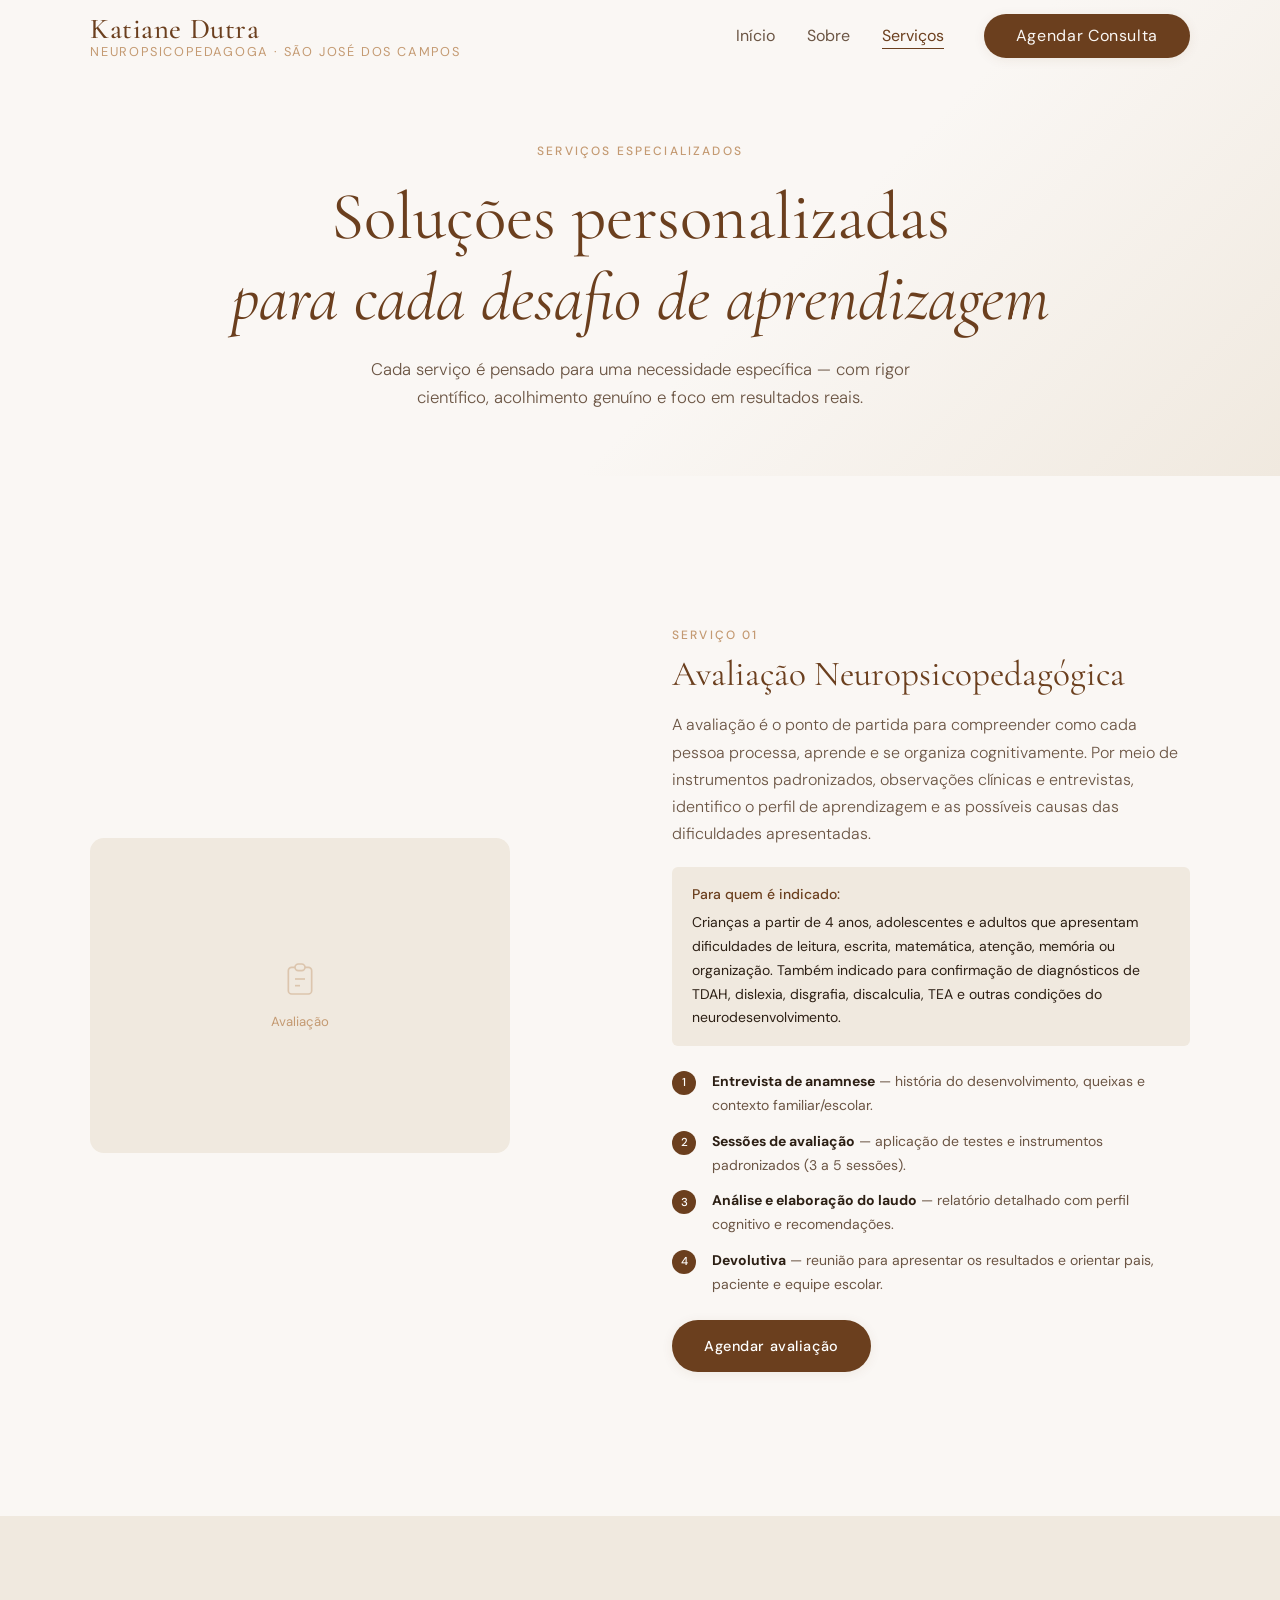
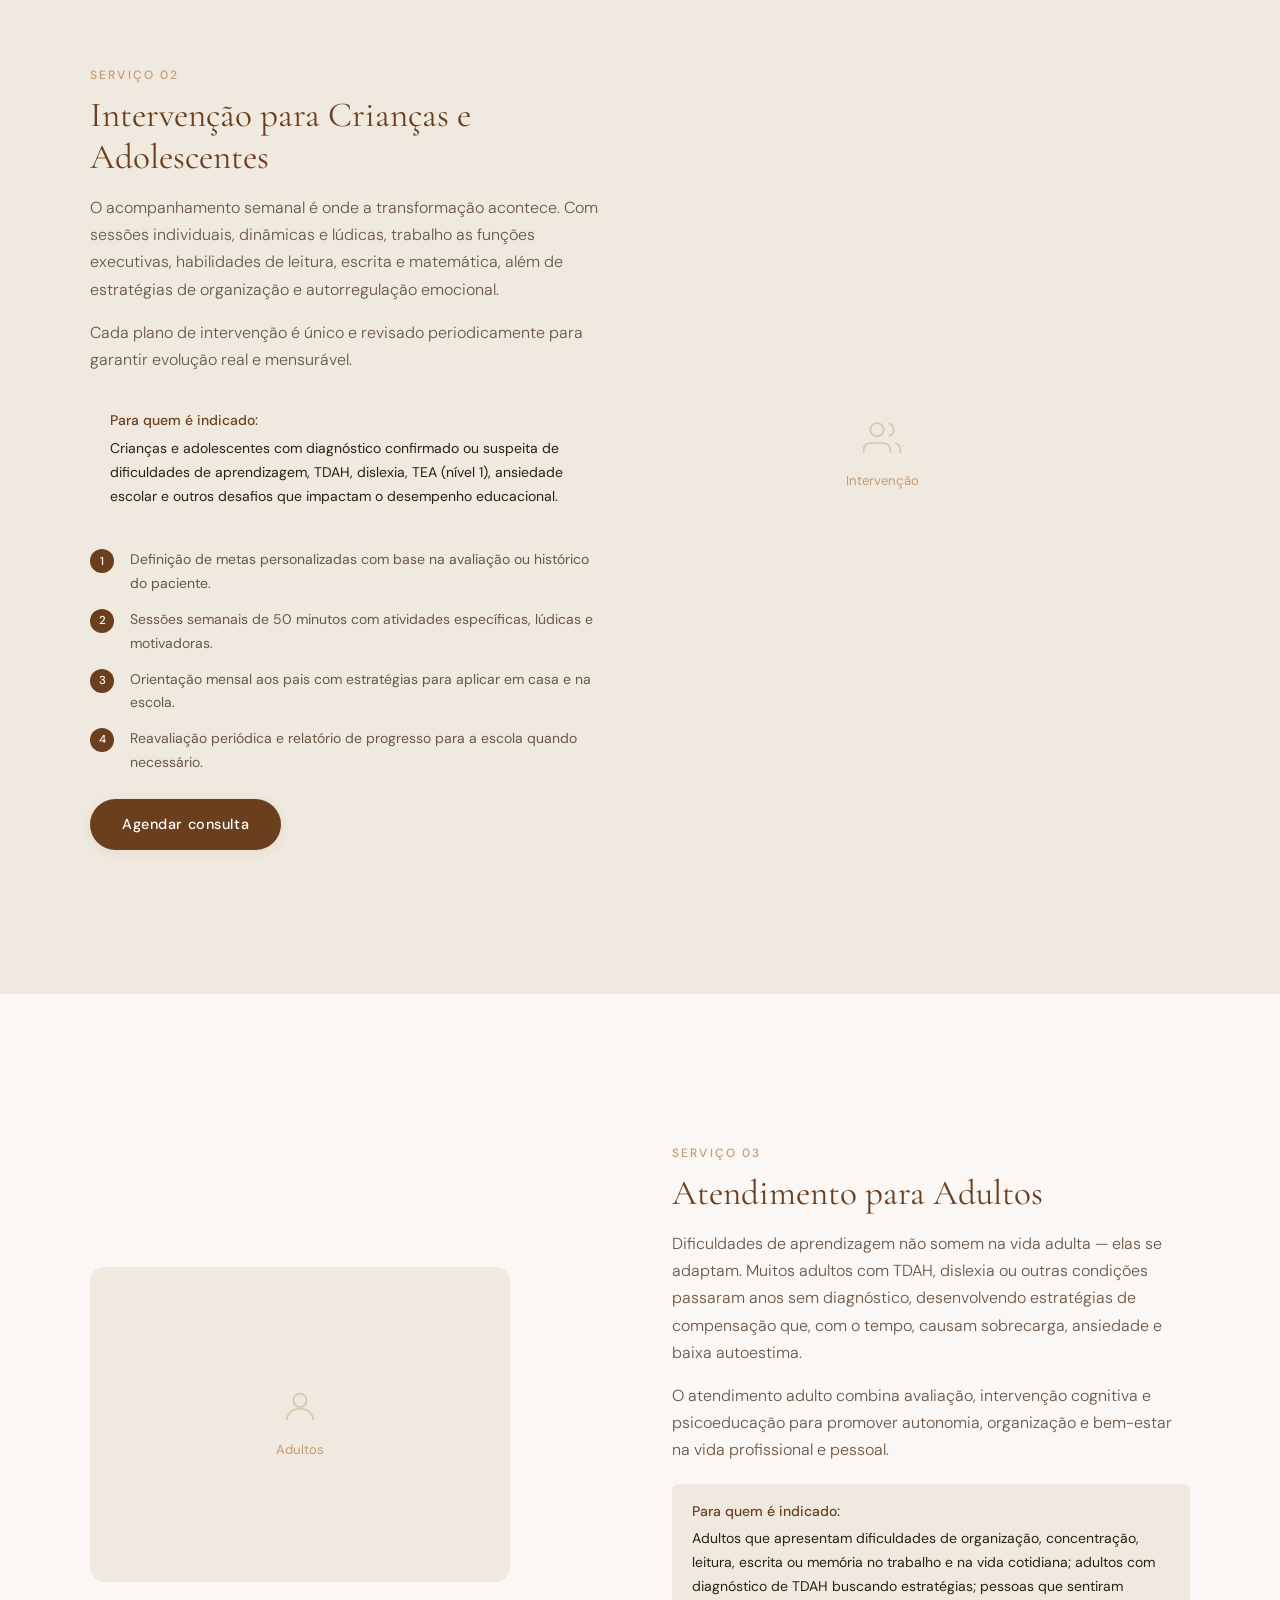
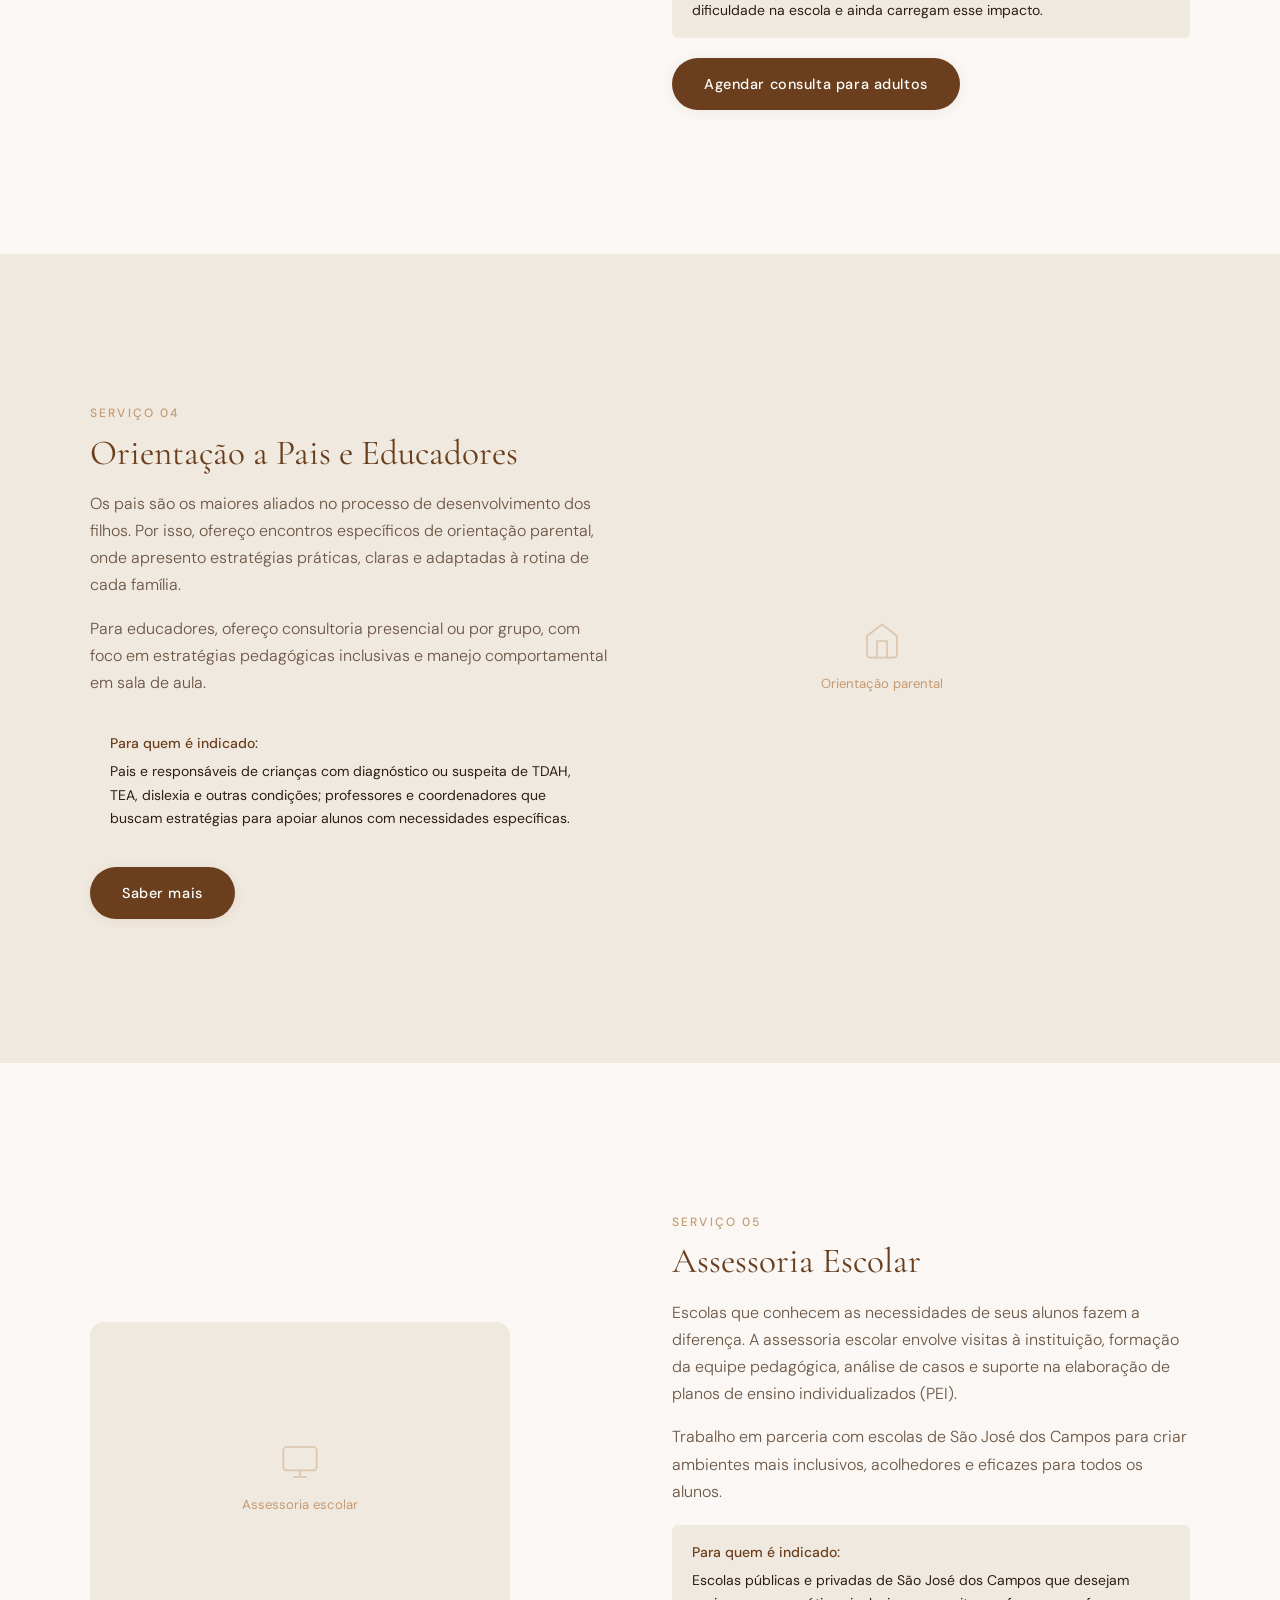
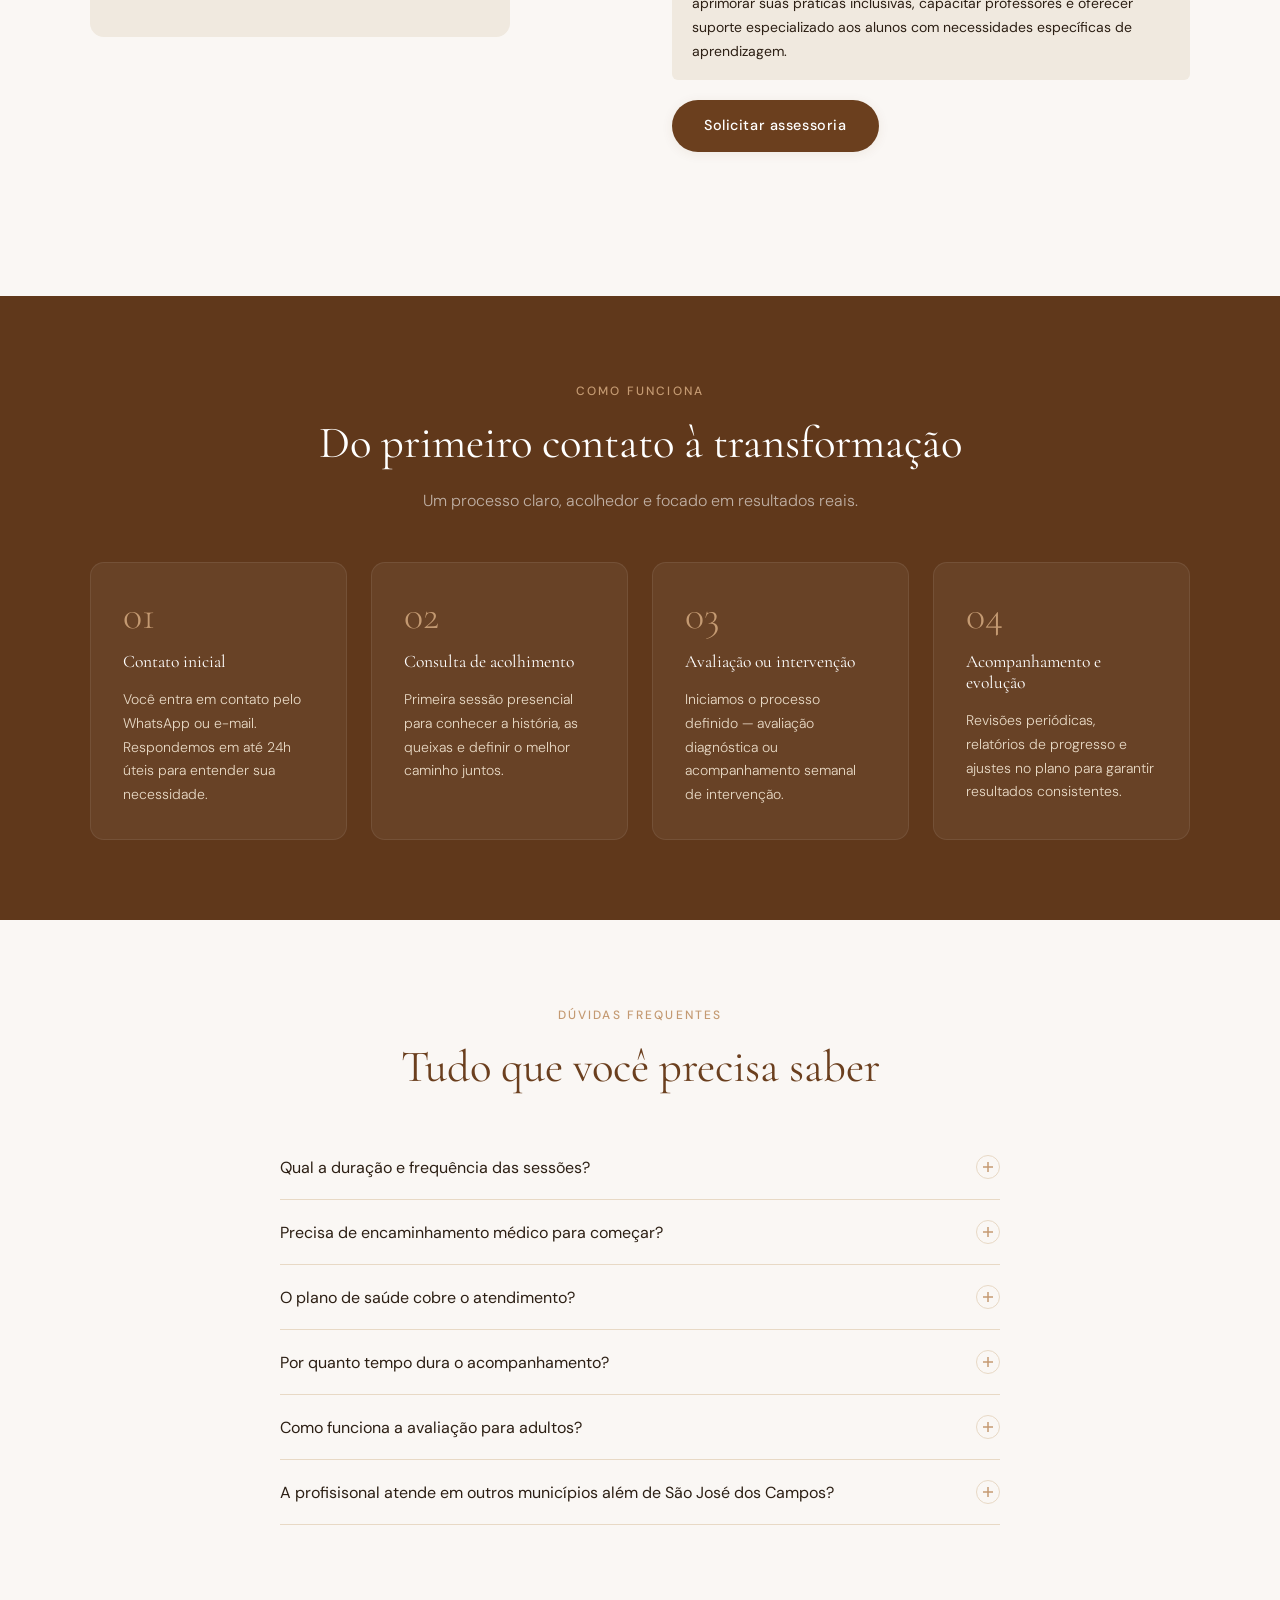
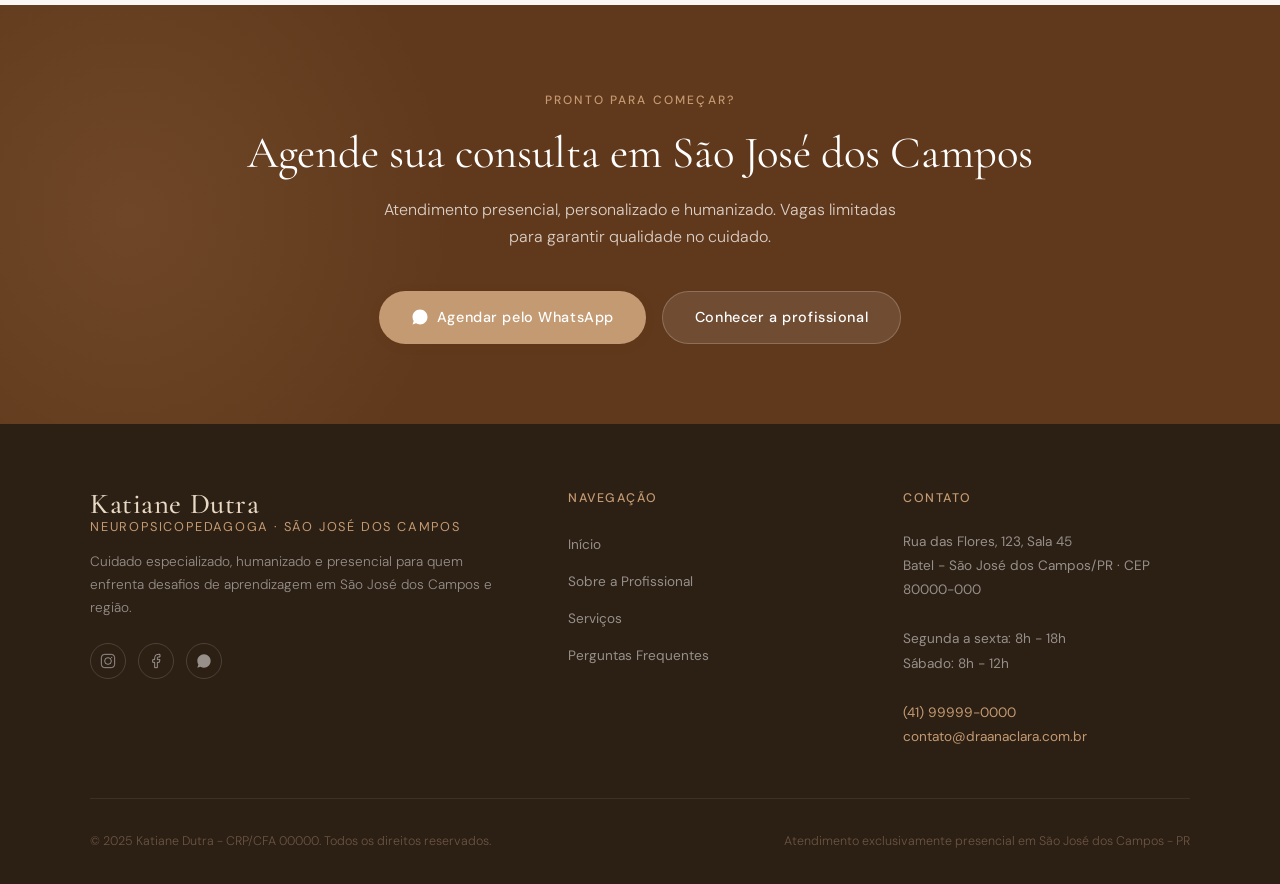
==== commit e47a23b0: "Atualiza a página Sobre" ====
--- a/servicos.html
+++ b/servicos.html
@@ -43,7 +43,7 @@
               <li>
                 <a
                   href="https://wa.me/5541999990000?text=Ol%C3%A1%2C%20gostaria%20de%20agendar%20uma%20consulta"
-                  class="btn btn-primary nav-cta"
+                  class="btn-nav btn-primary nav-cta"
                   target="_blank"
                   rel="noopener noreferrer"
                 >
@@ -708,7 +708,8 @@
                 aria-expanded="false"
                 aria-controls="sfaq-6"
               >
-                A Dra. Ana Clara atende em outros municípios além de Curitiba?
+                A profisisonal atende em outros municípios além de São José dos
+                Campos?
                 <span class="faq-icon" aria-hidden="true"
                   ><svg
                     width="12"
@@ -724,11 +725,8 @@
               </button>
               <div class="faq-answer" id="sfaq-6" role="region">
                 <p>
-                  O atendimento é exclusivamente presencial em Curitiba.
-                  Famílias de municípios próximos como São José dos Pinhais,
-                  Pinhais, Colombo e Araucária podem ser atendidas sem
-                  problemas, desde que se desloquem ao consultório. Não
-                  realizamos atendimentos remotos.
+                  O atendimento é exclusivamente presencial em São José dos
+                  Campos.
                 </p>
               </div>
             </div>
@@ -740,7 +738,9 @@
       <section class="cta-banner" aria-labelledby="cta-servicos-titulo">
         <div class="container" style="position: relative; z-index: 1">
           <span class="section-label">Pronto para começar?</span>
-          <h2 id="cta-servicos-titulo">Agende sua consulta em Curitiba</h2>
+          <h2 id="cta-servicos-titulo">
+            Agende sua consulta em São José dos Campos
+          </h2>
           <p>
             Atendimento presencial, personalizado e humanizado. Vagas limitadas
             para garantir qualidade no cuidado.
@@ -788,11 +788,13 @@
           <div class="footer-brand">
             <a href="index.html" class="logo" aria-label="Página inicial">
               <span class="logo-name">Katiane Dutra</span>
-              <span class="logo-title">Neuropsicopedagoga · Curitiba</span>
+              <span class="logo-title"
+                >Neuropsicopedagoga · São José dos Campos</span
+              >
             </a>
             <p>
               Cuidado especializado, humanizado e presencial para quem enfrenta
-              desafios de aprendizagem em Curitiba e região.
+              desafios de aprendizagem em São José dos Campos e região.
             </p>
             <div class="footer-social" aria-label="Redes sociais">
               <a href="#" aria-label="Instagram"
@@ -854,7 +856,7 @@
             <h5>Contato</h5>
             <address>
               Rua das Flores, 123, Sala 45<br />
-              Batel - Curitiba/PR · CEP 80000-000<br /><br />
+              Batel - São José dos Campos/PR · CEP 80000-000<br /><br />
               Segunda a sexta: 8h - 18h<br />
               Sábado: 8h - 12h<br /><br />
               <a href="tel:+5541999990000" style="color: var(--brown-light)"
@@ -872,7 +874,9 @@
           <p>
             © 2025 Katiane Dutra - CRP/CFA 00000. Todos os direitos reservados.
           </p>
-          <p>Atendimento exclusivamente presencial em Curitiba - PR</p>
+          <p>
+            Atendimento exclusivamente presencial em São José dos Campos - PR
+          </p>
         </div>
       </div>
     </footer>
--- a/style.css
+++ b/style.css
@@ -237,6 +237,7 @@
   display: flex;
   align-items: center;
   justify-content: space-between;
+  gap: 5rem;
   height: var(--header-h);
 }
 .logo {
@@ -405,11 +406,10 @@
 .hero-label {
   display: inline-flex;
   align-items: center;
-  text-align: center;
   gap: 0.5rem;
   background: var(--cream);
   color: var(--brown);
-  font-size: 0.78rem;
+  font-size: 0.65rem;
   font-weight: 500;
   letter-spacing: 0.1em;
   text-transform: uppercase;
@@ -421,7 +421,6 @@
   margin-bottom: 1.25rem;
   color: var(--text);
   text-align: center;
-  font-size: 4rem;
 }
 .hero h1 em {
   font-style: italic;
@@ -429,7 +428,7 @@
   text-align: center;
 }
 .hero-desc {
-  font-size: 1.2rem;
+  font-size: 1.1rem;
   line-height: 1.8;
   color: var(--text-mid);
   margin-bottom: 2rem;
@@ -712,7 +711,8 @@
 .testimonial-text {
   font-style: italic;
   font-family: var(--font-display);
-  font-size: 1.05rem;
+  font-size: 1.2rem;
+  font-weight: 500;
   color: var(--text-mid);
   margin-bottom: 1.5rem;
   padding-top: 1.5rem;
@@ -970,24 +970,19 @@
   position: sticky;
   top: calc(var(--header-h) + 2rem);
 }
-.sobre-img-wrap .img-placeholder {
+
+.img-placeholder {
   width: 100%;
-  aspect-ratio: 4/5;
-  border-radius: var(--radius-lg);
-  background: var(--bg-warm);
-  display: flex;
-  flex-direction: column;
-  align-items: center;
-  justify-content: center;
-  gap: 1rem;
-  color: var(--brown-light);
-  font-size: 0.82rem;
-  letter-spacing: 0.05em;
-}
-.sobre-img-wrap .img-placeholder svg {
-  width: 52px;
-  height: 52px;
-  opacity: 0.45;
+  max-width: 420px;
+  aspect-ratio: 3 / 4;
+  overflow: hidden;
+  border-radius: 24px;
+}
+
+.img-placeholder img {
+  width: 100%;
+  height: 100%;
+  object-fit: cover;
 }
 .sobre-text h2 {
   margin-bottom: 1.25rem;
@@ -1095,10 +1090,11 @@
 }
 .pilar-card h4 {
   color: var(--white);
-  margin-bottom: 0.5rem;
+  margin-bottom: 1rem;
+  font-size: 1.1rem;
 }
 .pilar-card p {
-  color: rgba(255, 255, 255, 0.5);
+  color: var(--cream);
   font-size: 0.875rem;
 }
 
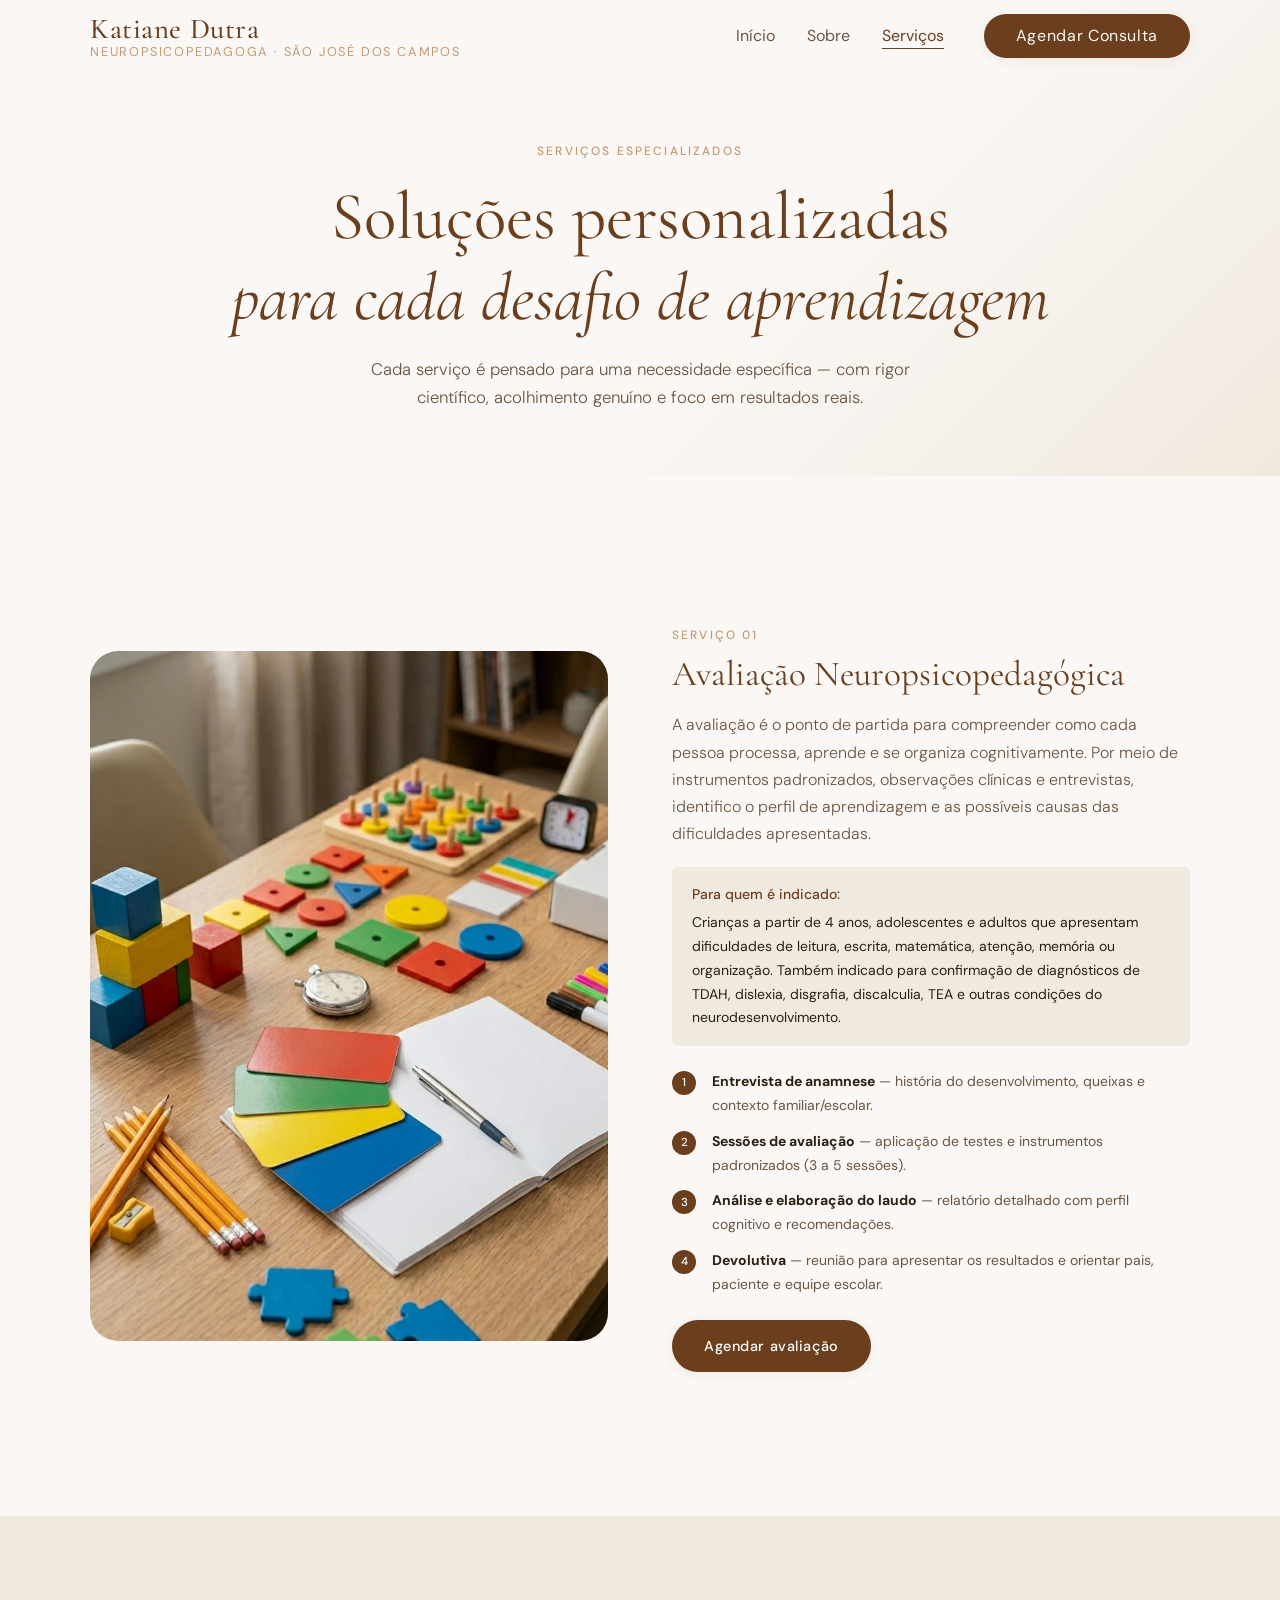
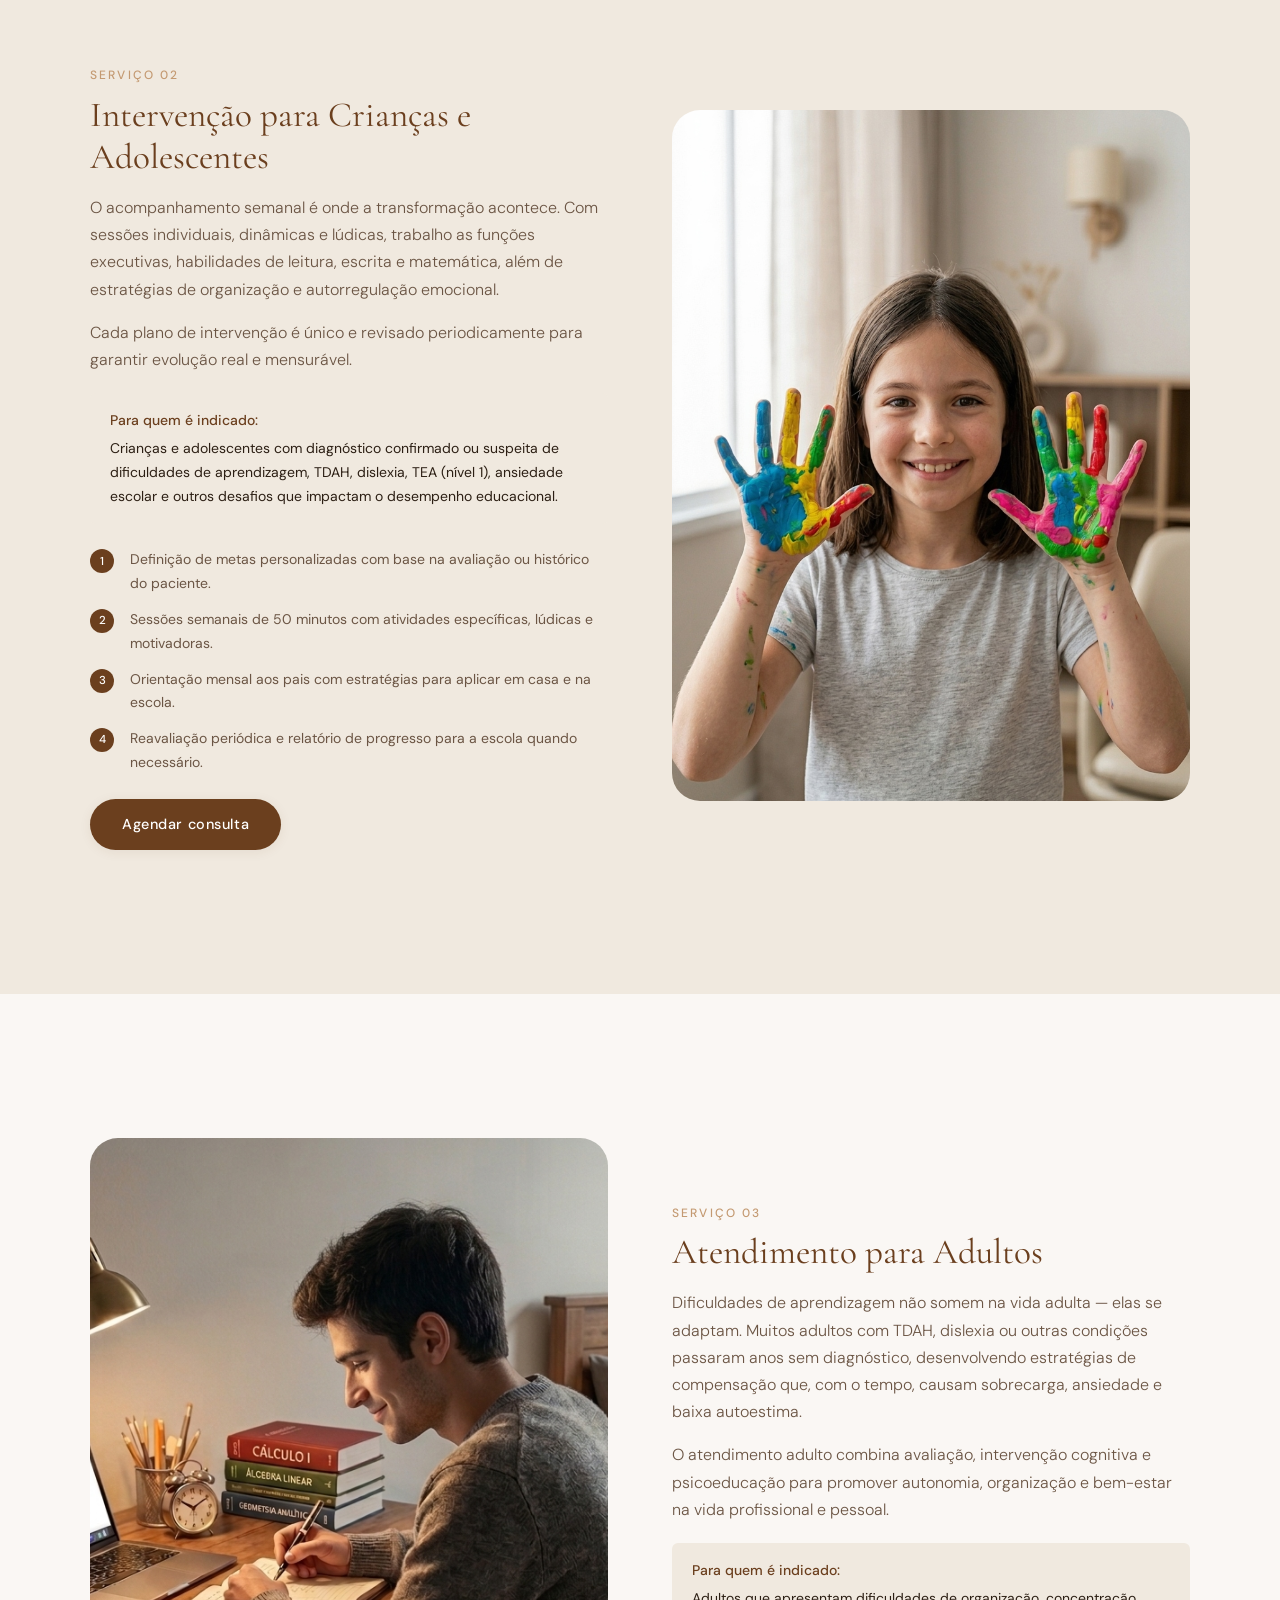
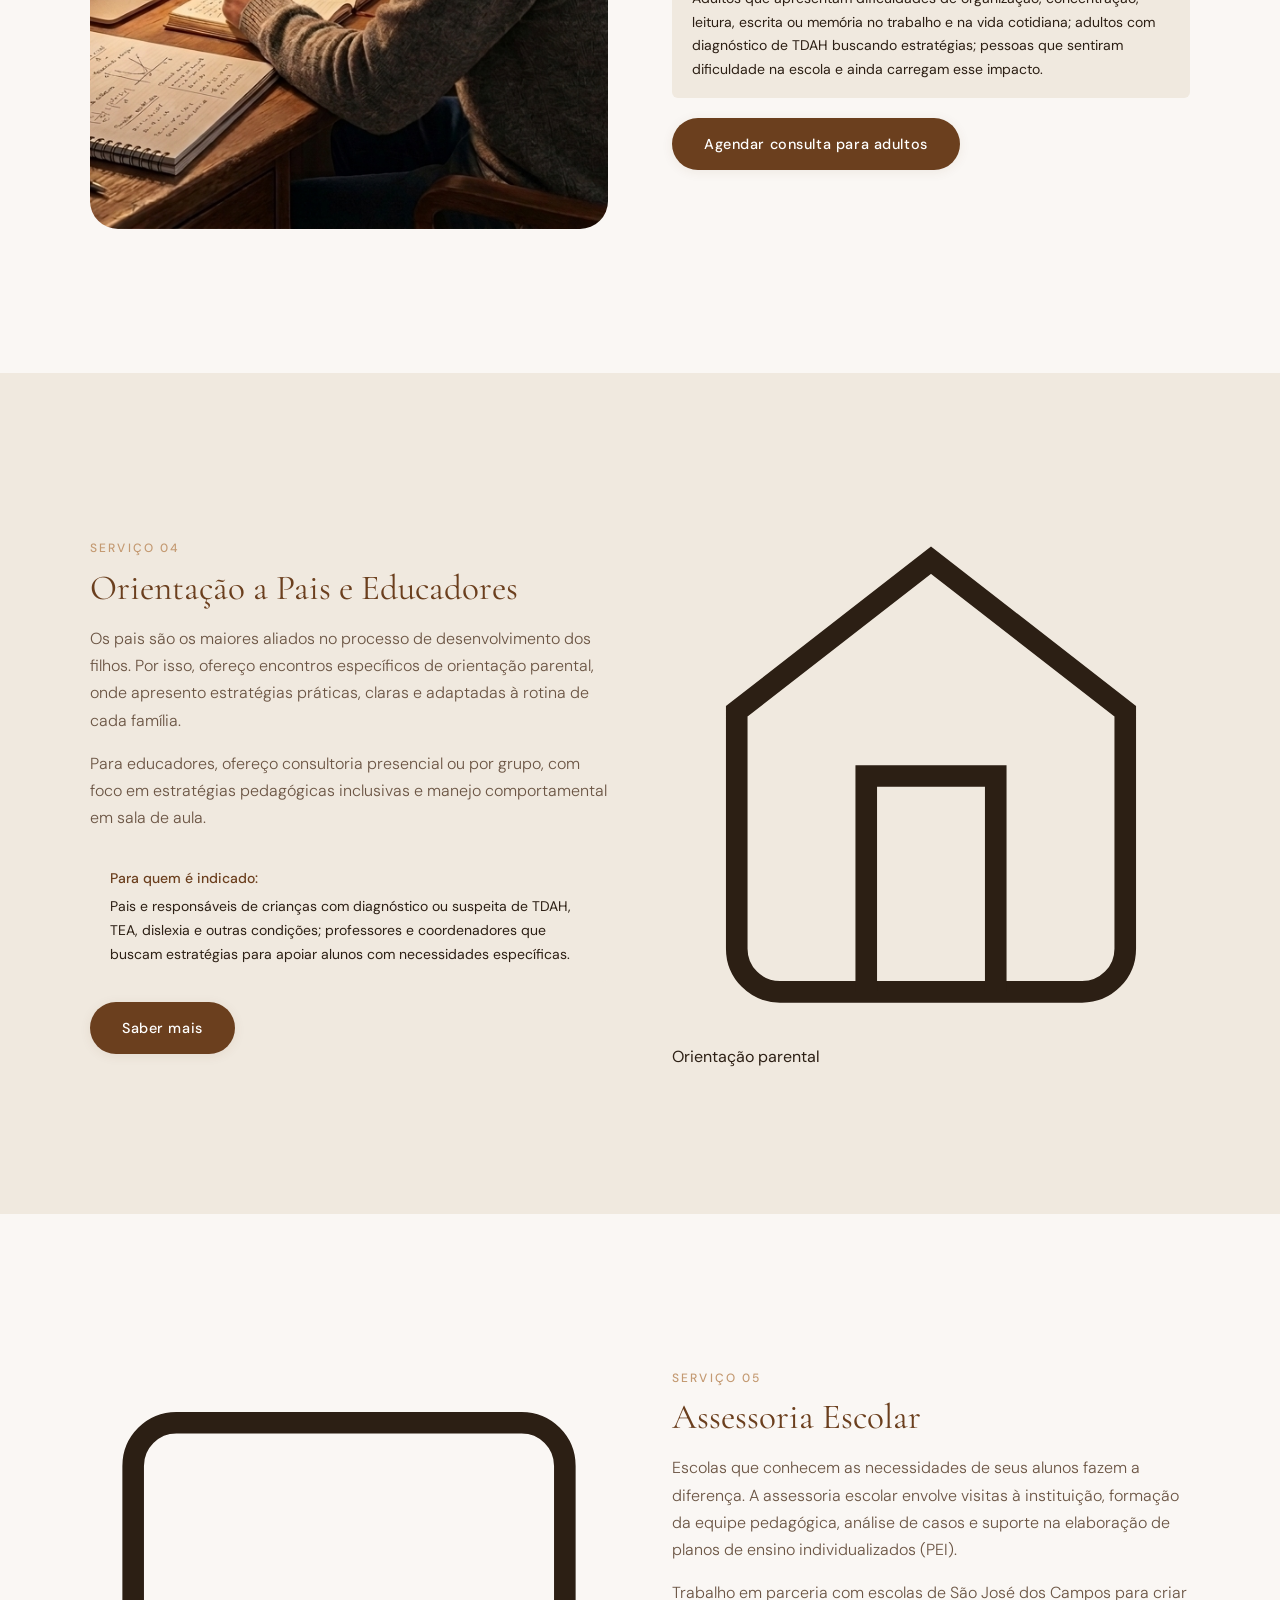
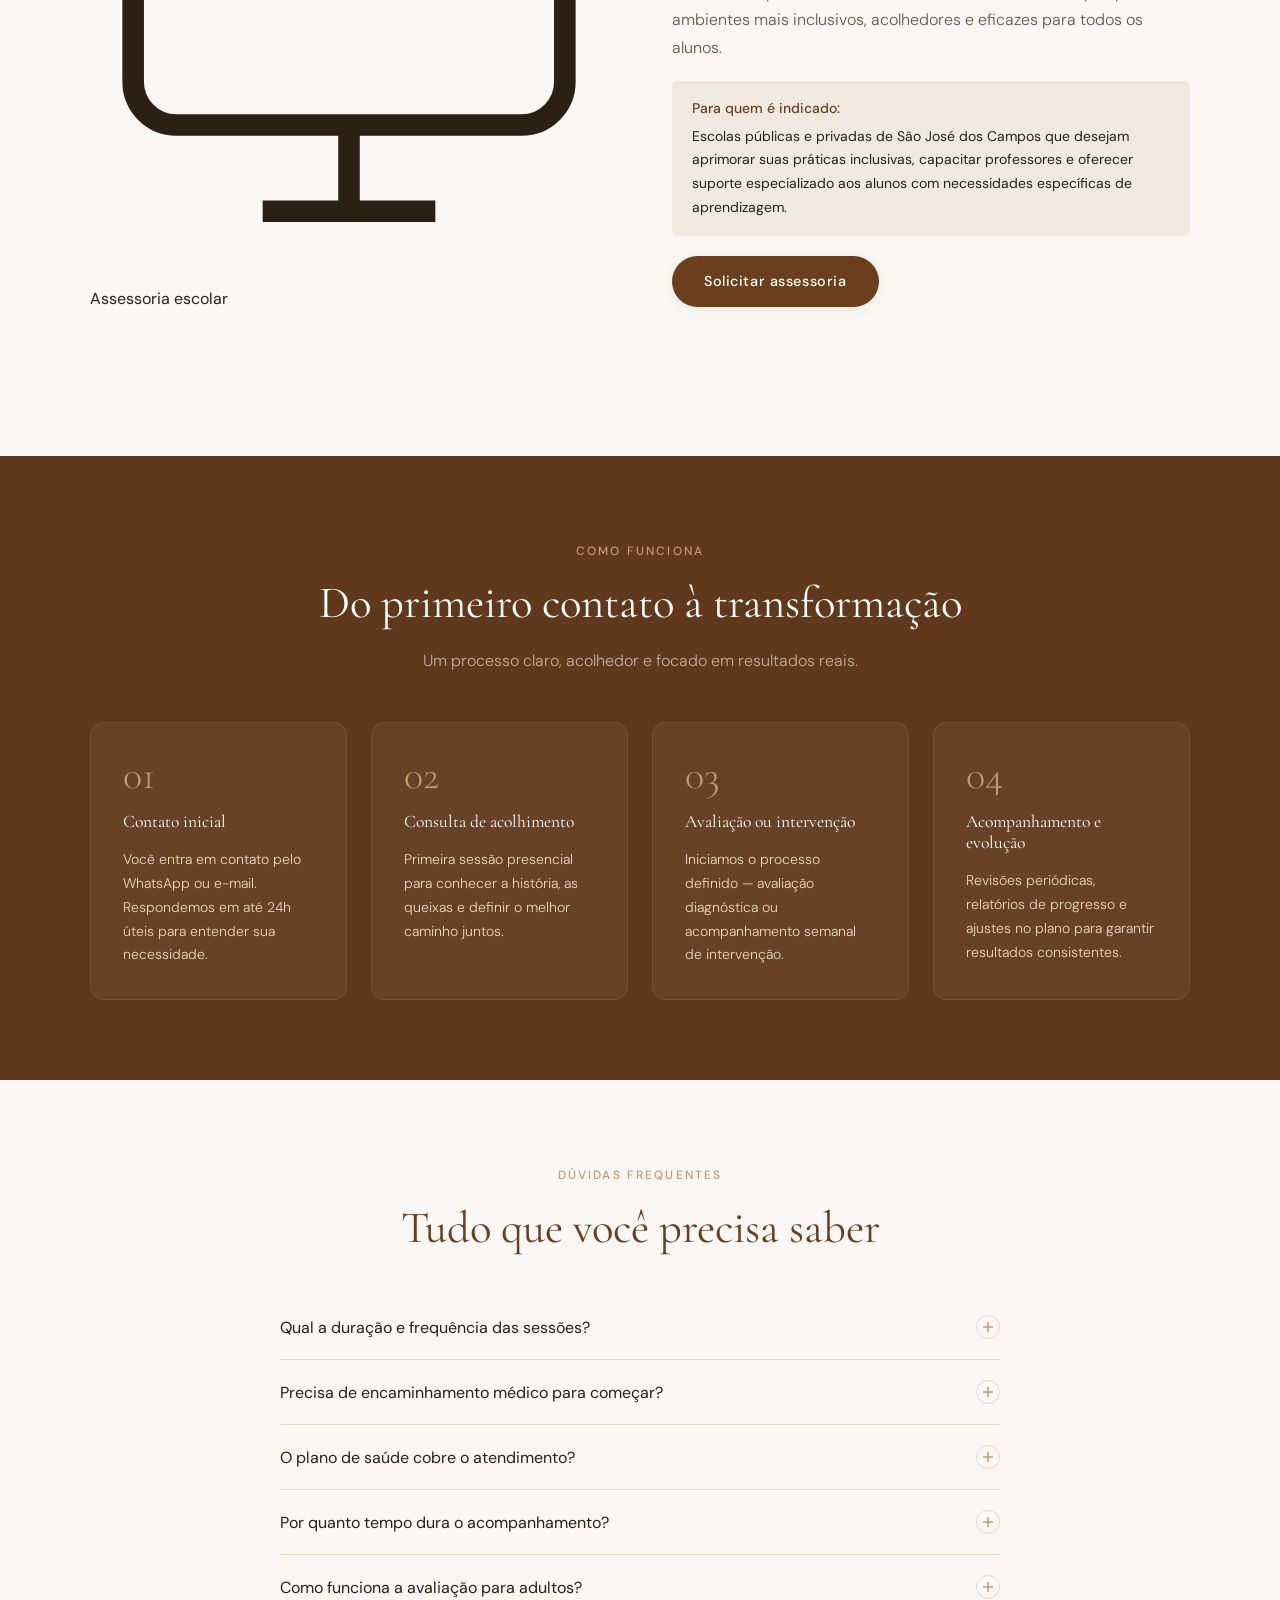
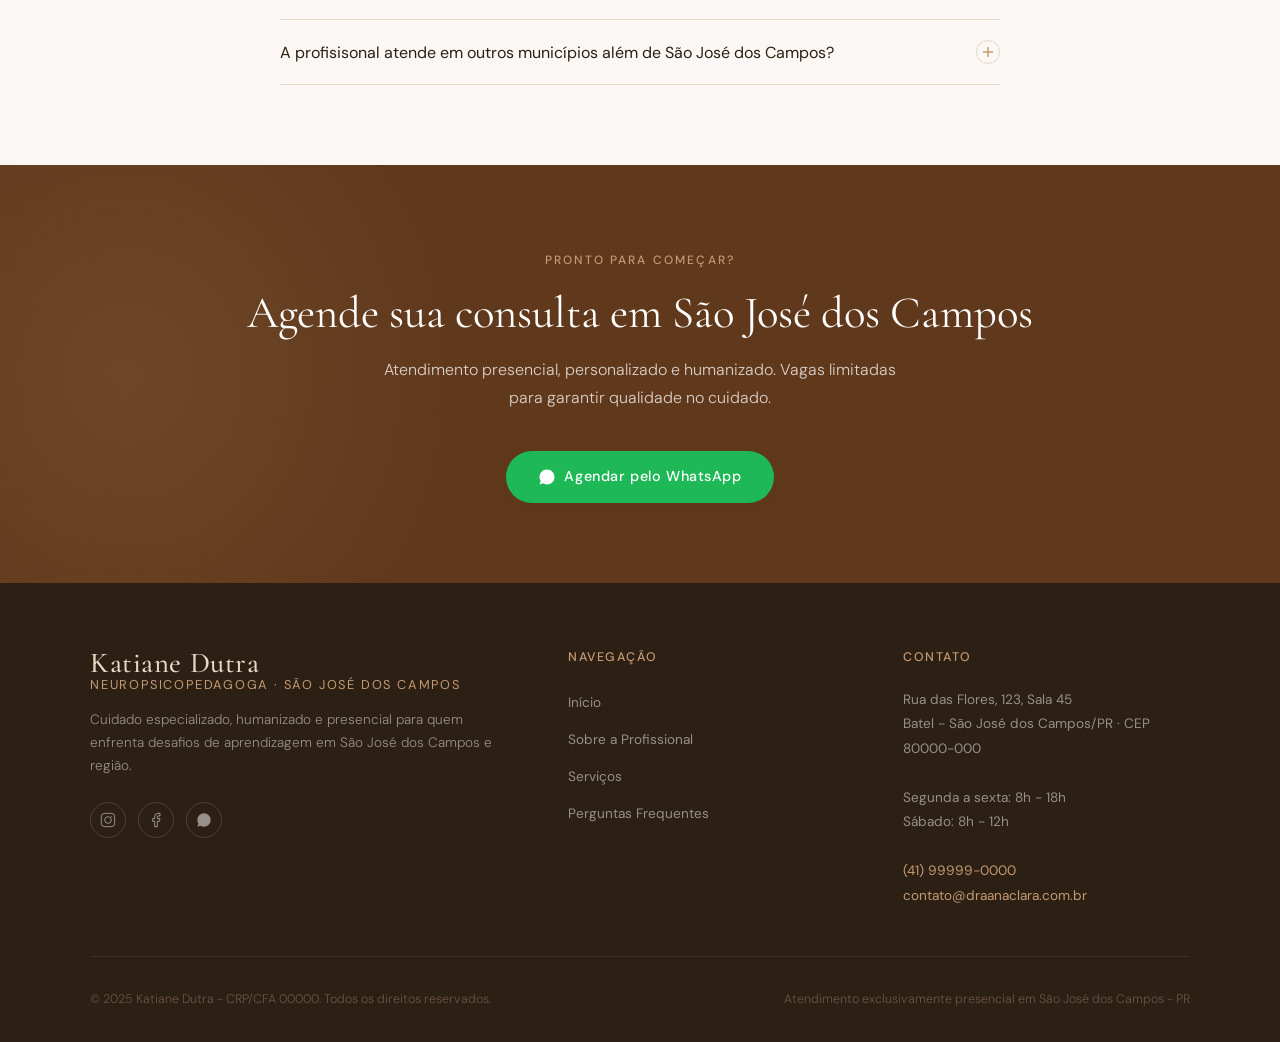
==== commit 46d38306: "adiciona imagens na página serviços" ====
--- a/servicos.html
+++ b/servicos.html
@@ -83,21 +83,10 @@
                 role="img"
                 aria-label="Avaliação neuropsicopedagógica em São José dos Campos"
               >
-                <svg
-                  viewBox="0 0 24 24"
-                  fill="none"
-                  stroke="currentColor"
-                  stroke-width="1"
-                  aria-hidden="true"
-                >
-                  <path
-                    d="M9 5H7a2 2 0 00-2 2v12a2 2 0 002 2h10a2 2 0 002-2V7a2 2 0 00-2-2h-2"
-                  />
-                  <rect x="9" y="3" width="6" height="4" rx="2" />
-                  <line x1="9" y1="12" x2="15" y2="12" />
-                  <line x1="9" y1="16" x2="12" y2="16" />
-                </svg>
-                <span>Avaliação</span>
+                <img
+                  src="images/servico1.avif"
+                  alt="Avalição neuropsicopedagógica"
+                />
               </div>
             </div>
 
@@ -262,19 +251,7 @@
                 role="img"
                 aria-label="Sessão de intervenção neuropsicopedagógica com criança"
               >
-                <svg
-                  viewBox="0 0 24 24"
-                  fill="none"
-                  stroke="currentColor"
-                  stroke-width="1"
-                  aria-hidden="true"
-                >
-                  <path d="M17 21v-2a4 4 0 00-4-4H5a4 4 0 00-4 4v2" />
-                  <circle cx="9" cy="7" r="4" />
-                  <path d="M23 21v-2a4 4 0 00-3-3.87" />
-                  <path d="M16 3.13a4 4 0 010 7.75" />
-                </svg>
-                <span>Intervenção</span>
+                <img src="images/servico2.avif" alt="Menina sorrindo" />
               </div>
             </div>
           </div>
@@ -291,17 +268,7 @@
                 role="img"
                 aria-label="Atendimento neuropsicopedagógico para adultos em São José dos Campos"
               >
-                <svg
-                  viewBox="0 0 24 24"
-                  fill="none"
-                  stroke="currentColor"
-                  stroke-width="1"
-                  aria-hidden="true"
-                >
-                  <circle cx="12" cy="8" r="4" />
-                  <path d="M4 20c0-4 3.6-7 8-7s8 3 8 7" />
-                </svg>
-                <span>Adultos</span>
+                <img src="images/servico3.avif" alt="Homem estudando" />
               </div>
             </div>
 
@@ -751,7 +718,7 @@
               class="btn btn-primary"
               target="_blank"
               rel="noopener noreferrer"
-              style="background: var(--brown-light)"
+              style="background: #1fb857"
             >
               <svg
                 viewBox="0 0 24 24"
@@ -764,17 +731,6 @@
                 />
               </svg>
               Agendar pelo WhatsApp
-            </a>
-            <a
-              href="sobre.html"
-              class="btn"
-              style="
-                background: rgba(255, 255, 255, 0.1);
-                color: var(--white);
-                border: 1px solid rgba(255, 255, 255, 0.2);
-              "
-            >
-              Conhecer a profissional
             </a>
           </div>
         </div>
--- a/style.css
+++ b/style.css
@@ -538,21 +538,8 @@
   width: 100%;
   aspect-ratio: 3/4;
   border-radius: var(--radius-lg);
-  background: var(--bg-warm);
-  display: flex;
-  flex-direction: column;
-  align-items: center;
-  justify-content: center;
-  gap: 1rem;
-  color: var(--brown-light);
-  font-size: 0.85rem;
-  letter-spacing: 0.05em;
-}
-.about-home-img .img-placeholder svg {
-  width: 48px;
-  height: 48px;
-  opacity: 0.5;
-}
+}
+
 .about-home-img::before {
   content: "";
   position: absolute;
@@ -971,18 +958,13 @@
   top: calc(var(--header-h) + 2rem);
 }
 
-.img-placeholder {
-  width: 100%;
-  max-width: 420px;
-  aspect-ratio: 3 / 4;
-  overflow: hidden;
-  border-radius: 24px;
-}
-
 .img-placeholder img {
   width: 100%;
-  height: 100%;
+  aspect-ratio: 3 / 4;
   object-fit: cover;
+  object-position: center;
+  display: block;
+  border-radius: var(--radius-lg);
 }
 .sobre-text h2 {
   margin-bottom: 1.25rem;
@@ -1110,6 +1092,7 @@
 .servico-detalhe:last-child {
   border-bottom: none;
 }
+
 .servico-detalhe.reverse .servico-img {
   order: 2;
 }
@@ -1120,19 +1103,6 @@
   width: 100%;
   aspect-ratio: 4/3;
   border-radius: var(--radius-md);
-  background: var(--bg-warm);
-  display: flex;
-  flex-direction: column;
-  align-items: center;
-  justify-content: center;
-  gap: 0.75rem;
-  color: var(--brown-light);
-  font-size: 0.82rem;
-}
-.servico-img .img-placeholder svg {
-  width: 40px;
-  height: 40px;
-  opacity: 0.45;
 }
 .servico-content .section-label {
   margin-bottom: 0.5rem;
@@ -1190,9 +1160,11 @@
     grid-template-columns: 1fr;
     gap: 2rem;
   }
-  .servico-detalhe.reverse .servico-img,
+  .servico-detalhe.reverse .servico-img {
+    order: 1;
+  }
   .servico-detalhe.reverse .servico-content {
-    order: unset;
+    order: 2;
   }
 }
 
